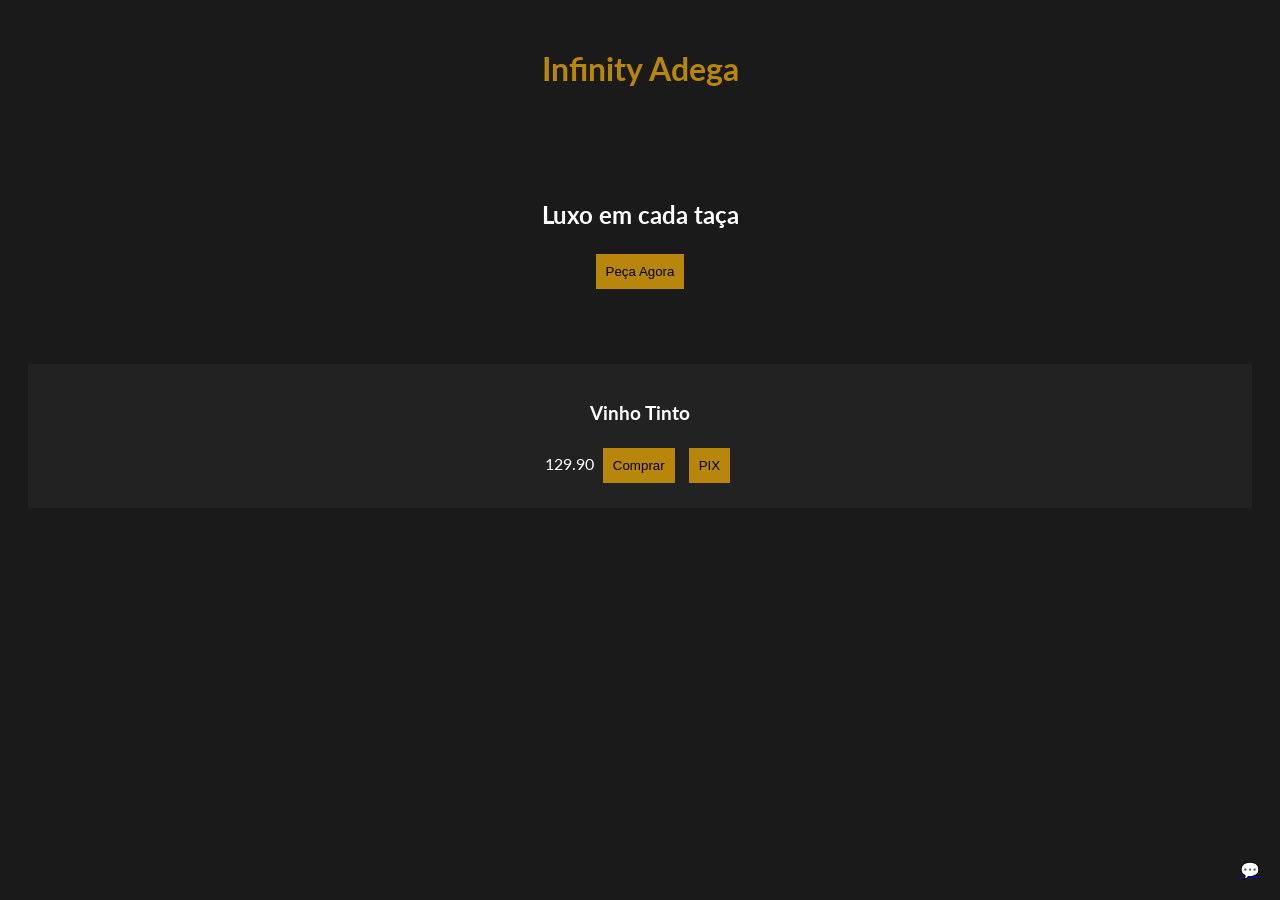
==== index.html @ 4d26bf1c "att" ====
<!DOCTYPE html>
<html lang="pt-BR">
<head>
<meta charset="UTF-8">
<meta name="viewport" content="width=device-width, initial-scale=1.0">
<title>Infinity Adega</title>

<link rel="stylesheet" href="style.css">
<link rel="manifest" href="manifest.json">

<link href="https://fonts.googleapis.com/css2?family=Montserrat:wght@700&family=Lato&display=swap" rel="stylesheet">
</head>

<body>

<a href="https://wa.me/5511964995899" class="whatsapp-btn">💬</a>

<header class="header">
  <h1>Infinity Adega</h1>
</header>

<section class="hero">
  <h2>Luxo em cada taça</h2>
  <button class="cta">Peça Agora</button>
</section>

<section class="produtos">

<div class="produto">
<h3>Vinho Tinto</h3>
<span>129.90</span>
<button onclick="comprar(this)">Comprar</button>
<button onclick="pagarPix('Vinho Tinto',129.90)">PIX</button>
</div>

</section>

<script src="app.js"></script>
</body>
</html>
---- style.css ----
body {
  font-family: Lato;
  background: #1A1A1A;
  color: #fff;
  text-align: center;
}

.header { padding:20px; color:#B8860B; }

.hero { padding:50px; }

.produto {
  background:#222;
  padding:20px;
  margin:20px;
}

button {
  background:#B8860B;
  border:none;
  padding:10px;
  margin:5px;
  cursor:pointer;
}

.whatsapp-btn {
  position:fixed;
  bottom:20px;
  right:20px;
}
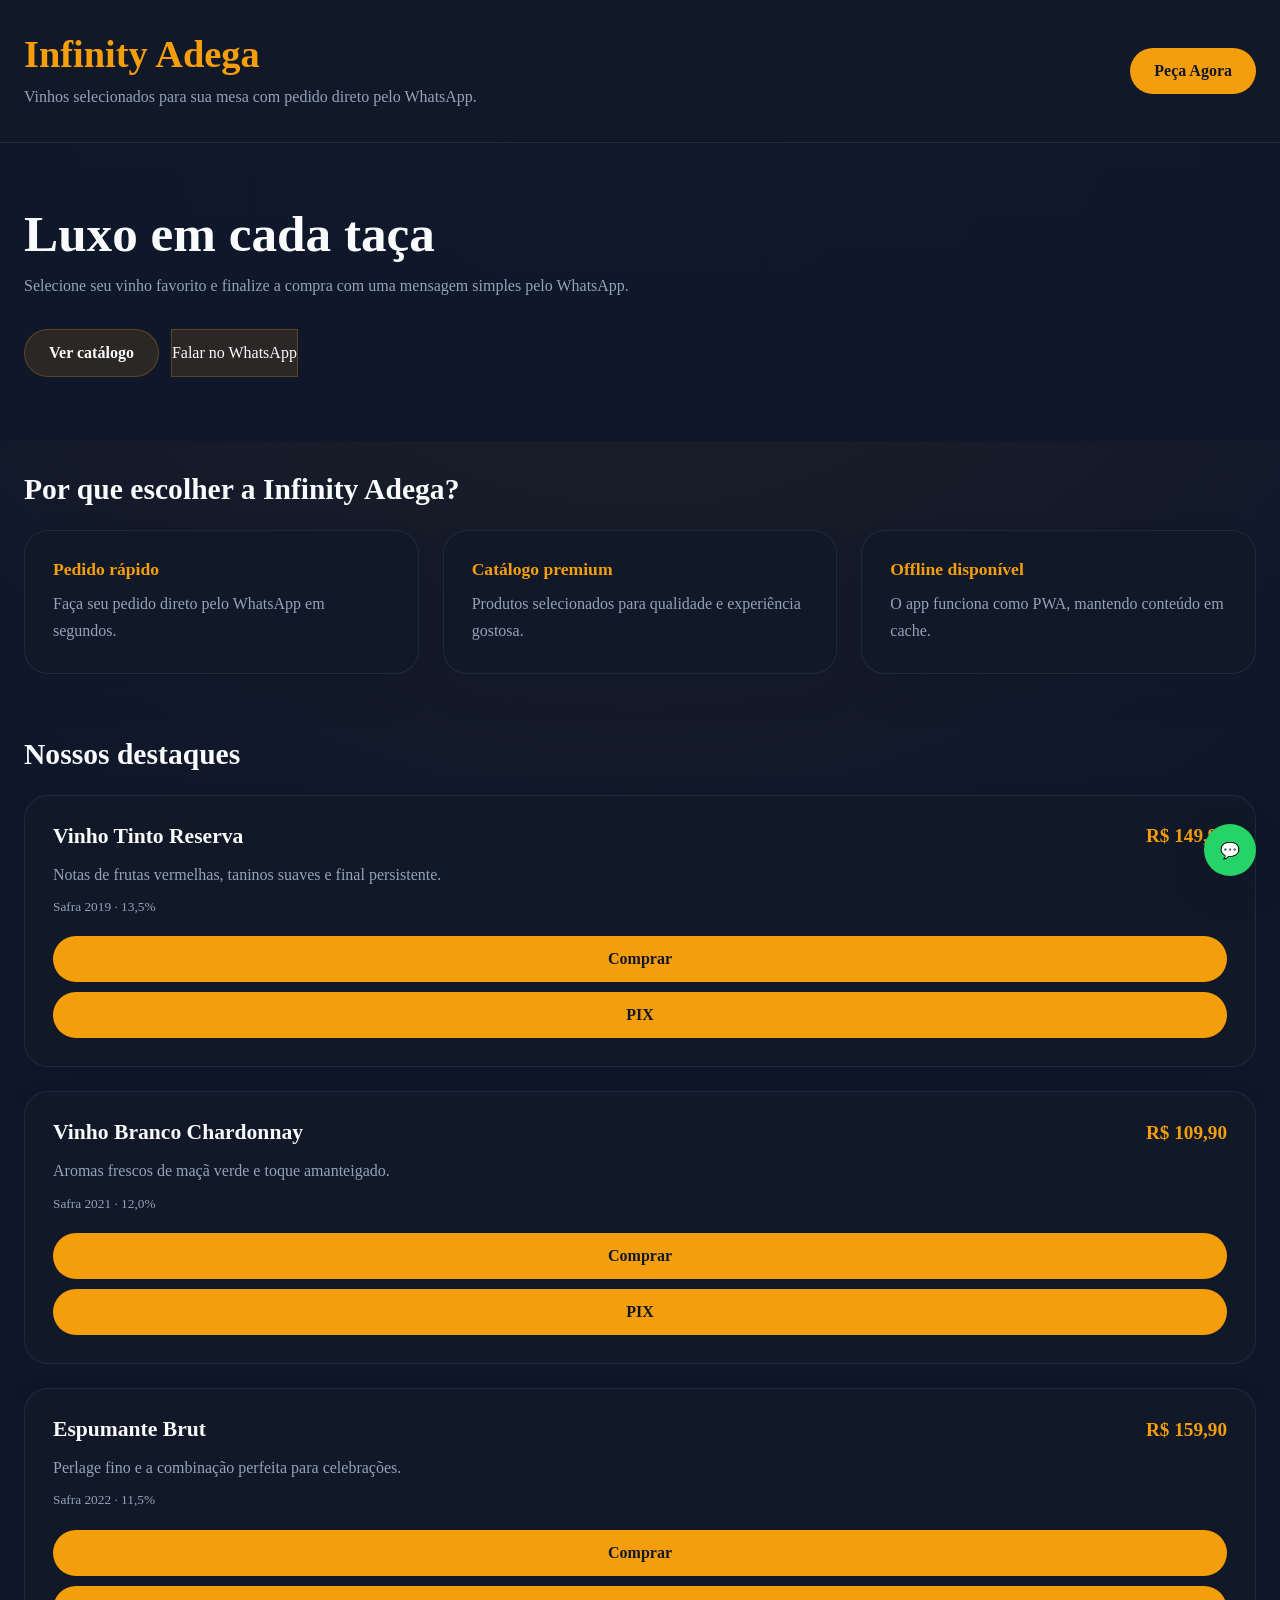
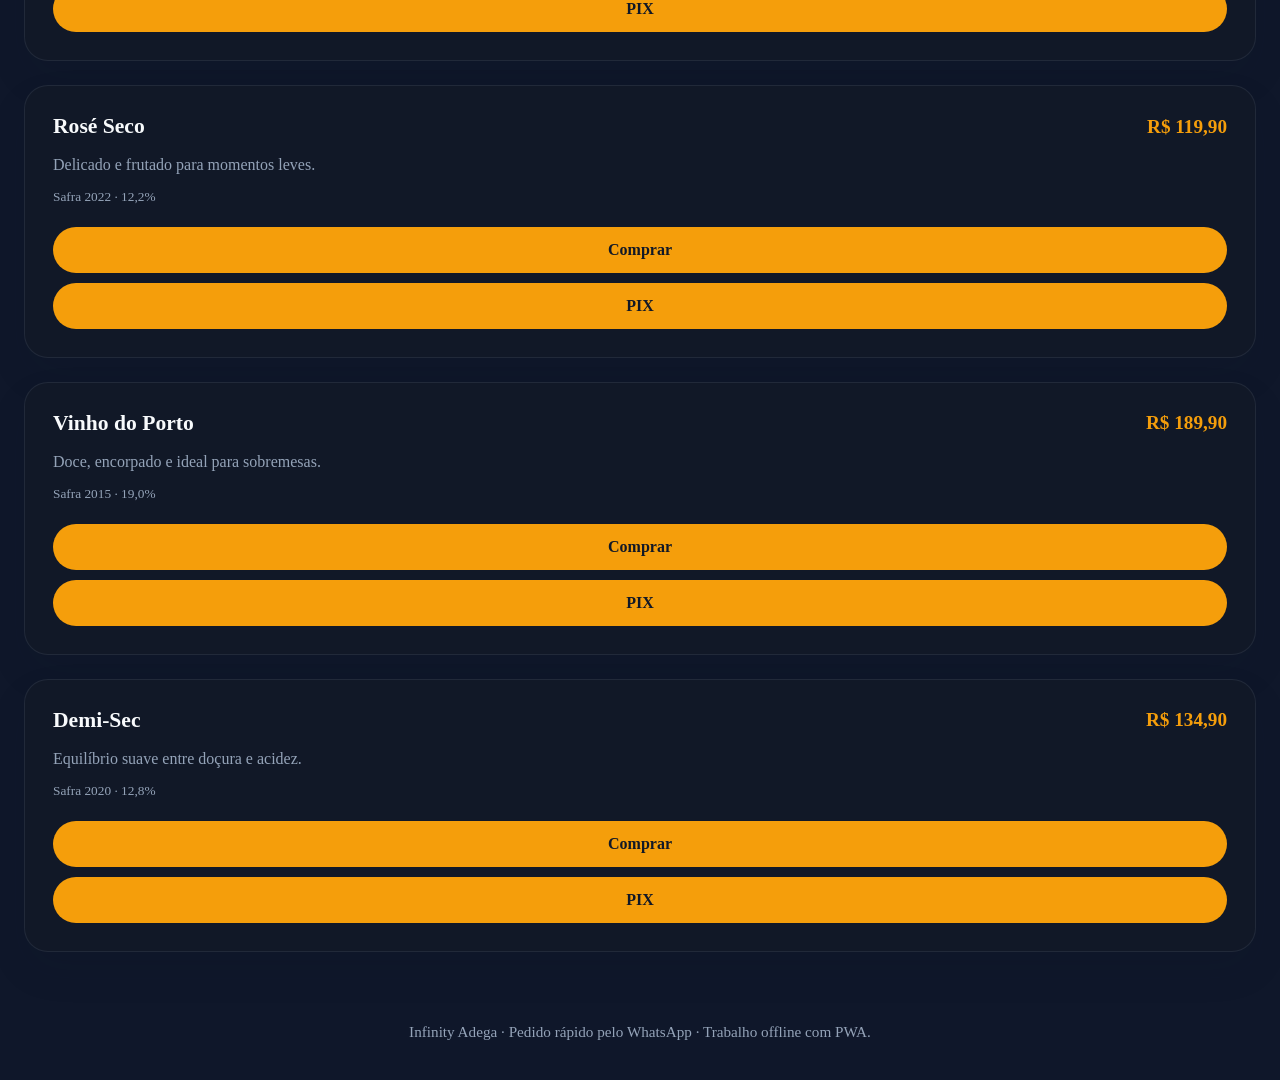
==== commit f374a43b: "att" ====
--- a/index.html
+++ b/index.html
@@ -1,40 +1,53 @@
 <!DOCTYPE html>
 <html lang="pt-BR">
 <head>
-<meta charset="UTF-8">
-<meta name="viewport" content="width=device-width, initial-scale=1.0">
-<title>Infinity Adega</title>
+  <meta charset="UTF-8">
+  <meta name="viewport" content="width=device-width, initial-scale=1.0">
+  <meta name="description" content="Infinity Adega - vinhos premium para pedir pelo WhatsApp">
+  <meta name="theme-color" content="#111827">
+  <meta name="mobile-web-app-capable" content="yes">
+  <link rel="preconnect" href="https://fonts.googleapis.com">
+  <link rel="preconnect" href="https://fonts.gstatic.com" crossorigin>
+  <link rel="apple-touch-icon" href="icons/icon-192.png">
+  <title>Infinity Adega</title>
+  <link rel="stylesheet" href="style.css">
+  <link rel="manifest" href="manifest.json">
+  <link href="https://fonts.googleapis.com/css2?family=Montserrat:wght@700&family=Lato&display=swap" rel="stylesheet">
+</head>
+<body>
+  <a href="https://wa.me/5511964995899" class="whatsapp-btn" aria-label="Abrir WhatsApp">💬</a>
+  <header class="header">
+    <div>
+      <h1>Infinity Adega</h1>
+      <p>Vinhos selecionados para sua mesa com pedido direto pelo WhatsApp.</p>
+    </div>
+    <button id="ctaBtn" class="cta">Peça Agora</button>
+  </header>
+  <main>
+    <section class="hero">
+      <h2>Luxo em cada taça</h2>
+      <p>Selecione seu vinho favorito e finalize a compra com uma mensagem simples pelo WhatsApp.</p>
+      <div class="hero-actions">
+        <button id="ctaBtnDuplicate" class="secondary">Ver catálogo</button>
+        <a class="secondary-link" href="https://wa.me/5511964995899">Falar no WhatsApp</a>
+      </div>
+    </section>
 
-<link rel="stylesheet" href="style.css">
-<link rel="manifest" href="manifest.json">
+    <section class="beneficios" aria-labelledby="beneficios-title">
+      <h2 id="beneficios-title">Por que escolher a Infinity Adega?</h2>
+      <div class="beneficios-grid"></div>
+    </section>
 
-<link href="https://fonts.googleapis.com/css2?family=Montserrat:wght@700&family=Lato&display=swap" rel="stylesheet">
-</head>
+    <section class="produtos" aria-labelledby="produtos-title">
+      <h2 id="produtos-title">Nossos destaques</h2>
+      <div class="produtos-grid"></div>
+    </section>
+  </main>
 
-<body>
+  <footer class="footer">
+    <p>Infinity Adega · Pedido rápido pelo WhatsApp · Trabalho offline com PWA.</p>
+  </footer>
 
-<a href="https://wa.me/5511964995899" class="whatsapp-btn">💬</a>
-
-<header class="header">
-  <h1>Infinity Adega</h1>
-</header>
-
-<section class="hero">
-  <h2>Luxo em cada taça</h2>
-  <button class="cta">Peça Agora</button>
-</section>
-
-<section class="produtos">
-
-<div class="produto">
-<h3>Vinho Tinto</h3>
-<span>129.90</span>
-<button onclick="comprar(this)">Comprar</button>
-<button onclick="pagarPix('Vinho Tinto',129.90)">PIX</button>
-</div>
-
-</section>
-
-<script src="app.js"></script>
+  <script src="app.js"></script>
 </body>
 </html>
--- a/style.css
+++ b/style.css
@@ -1,30 +1,274 @@
+:root {
+  color-scheme: dark;
+  --bg: #0f172a;
+  --surface: #111827;
+  --surface-strong: #0b1120;
+  --text: #f8fafc;
+  --muted: #94a3b8;
+  --primary: #f59e0b;
+  --primary-dark: #d97706;
+  --border: rgba(148, 163, 184, 0.12);
+}
+
+* {
+  box-sizing: border-box;
+}
+
+html {
+  scroll-behavior: smooth;
+}
+
 body {
-  font-family: Lato;
-  background: #1A1A1A;
+  margin: 0;
+  font-family: 'Lato', sans-serif;
+  background: radial-gradient(circle at top, rgba(245, 158, 11, 0.08), transparent 35%), var(--bg);
+  color: var(--text);
+  min-height: 100vh;
+}
+
+body, button {
+  font-family: inherit;
+}
+
+button,
+a {
+  font: inherit;
+}
+
+.header {
+  display: flex;
+  flex-wrap: wrap;
+  align-items: center;
+  justify-content: space-between;
+  gap: 16px;
+  padding: 32px 24px;
+  background: var(--surface);
+  border-bottom: 1px solid rgba(255, 255, 255, 0.08);
+}
+
+.header h1 {
+  margin: 0;
+  color: var(--primary);
+  font-size: clamp(2rem, 3vw, 3rem);
+}
+
+.header p {
+  margin: 8px 0 0;
+  max-width: 560px;
+  line-height: 1.6;
+  color: var(--muted);
+}
+
+.cta,
+.secondary {
+  border: none;
+  border-radius: 999px;
+  padding: 14px 24px;
+  font-weight: 700;
+  cursor: pointer;
+  transition: transform 0.2s ease, background 0.2s ease;
+}
+
+.cta {
+  background: var(--primary);
+  color: #111827;
+}
+
+.secondary,
+.secondary-link {
+  background: rgba(245, 158, 11, 0.12);
+  color: var(--text);
+  border: 1px solid rgba(245, 158, 11, 0.25);
+}
+
+.secondary:hover,
+.secondary-link:hover,
+.cta:hover {
+  transform: translateY(-2px);
+}
+
+.cta:hover {
+  background: var(--primary-dark);
+}
+
+.secondary:hover,
+.secondary-link:hover {
+  background: rgba(245, 158, 11, 0.16);
+}
+
+.hero {
+  padding: 64px 24px;
+  text-align: left;
+  background: linear-gradient(180deg, rgba(15, 23, 42, 0.96), rgba(15, 23, 42, 1));
+}
+
+.hero h2 {
+  margin: 0 0 12px;
+  font-size: clamp(2.25rem, 4vw, 4rem);
+  line-height: 1.05;
+}
+
+.hero p {
+  margin: 0;
+  max-width: 680px;
+  line-height: 1.8;
+  color: var(--muted);
+}
+
+.hero-actions {
+  margin-top: 28px;
+  display: flex;
+  flex-wrap: wrap;
+  gap: 12px;
+}
+
+.secondary-link {
+  display: inline-flex;
+  align-items: center;
+  justify-content: center;
+  text-decoration: none;
+}
+
+.beneficios,
+.produtos {
+  padding: 32px 24px;
+}
+
+.beneficios h2,
+.produtos h2 {
+  margin: 0 0 24px;
+  font-size: 1.85rem;
+}
+
+.beneficios-grid,
+.produtos-grid {
+  display: grid;
+  gap: 24px;
+}
+
+.beneficios-grid {
+  grid-template-columns: repeat(auto-fit, minmax(220px, 1fr));
+}
+
+.beneficio,
+.produto {
+  background: var(--surface);
+  border: 1px solid var(--border);
+  border-radius: 24px;
+  padding: 28px;
+  box-shadow: 0 18px 40px rgba(15, 23, 42, 0.08);
+}
+
+.beneficio strong {
+  display: block;
+  margin-bottom: 10px;
+  font-size: 1.1rem;
+  color: var(--primary);
+}
+
+.beneficio p,
+.produto p,
+.produto small {
+  margin: 0;
+  color: var(--muted);
+  line-height: 1.7;
+}
+
+.produto-topo {
+  display: flex;
+  justify-content: space-between;
+  gap: 20px;
+  align-items: center;
+}
+
+.produto-topo h3 {
+  margin: 0;
+  font-size: 1.35rem;
+}
+
+.produto-topo span {
+  font-size: 1.2rem;
+  font-weight: 700;
+  color: var(--primary);
+}
+
+.produto p {
+  margin-top: 12px;
+}
+
+.produto small {
+  display: block;
+  margin-top: 8px;
+}
+
+.acoes {
+  display: grid;
+  gap: 10px;
+  margin-top: 18px;
+}
+
+button {
+  background: var(--primary);
+  color: #111827;
+  border: none;
+  border-radius: 999px;
+  padding: 14px;
+  font-weight: 700;
+  cursor: pointer;
+  transition: background 0.2s ease, transform 0.2s ease;
+}
+
+button:hover {
+  background: var(--primary-dark);
+  transform: translateY(-1px);
+}
+
+.whatsapp-btn {
+  position: fixed;
+  bottom: 24px;
+  right: 24px;
+  width: 52px;
+  height: 52px;
+  display: inline-flex;
+  align-items: center;
+  justify-content: center;
+  background: #25d366;
   color: #fff;
+  border-radius: 50%;
+  text-decoration: none;
+  box-shadow: 0 12px 32px rgba(15, 23, 42, 0.35);
+  z-index: 10;
+}
+
+.footer {
+  padding: 24px;
   text-align: center;
-}
-
-.header { padding:20px; color:#B8860B; }
-
-.hero { padding:50px; }
-
-.produto {
-  background:#222;
-  padding:20px;
-  margin:20px;
-}
-
-button {
-  background:#B8860B;
-  border:none;
-  padding:10px;
-  margin:5px;
-  cursor:pointer;
-}
-
-.whatsapp-btn {
-  position:fixed;
-  bottom:20px;
-  right:20px;
-}+  color: var(--muted);
+  font-size: 0.95rem;
+}
+
+@media (max-width: 800px) {
+  .hero,
+  .beneficios,
+  .produtos {
+    padding-left: 16px;
+    padding-right: 16px;
+  }
+}
+
+@media (max-width: 640px) {
+  .header {
+    flex-direction: column;
+    align-items: flex-start;
+  }
+
+  .hero {
+    padding: 48px 16px;
+  }
+
+  .produtos,
+  .beneficios {
+    padding: 24px 16px;
+  }
+}
+
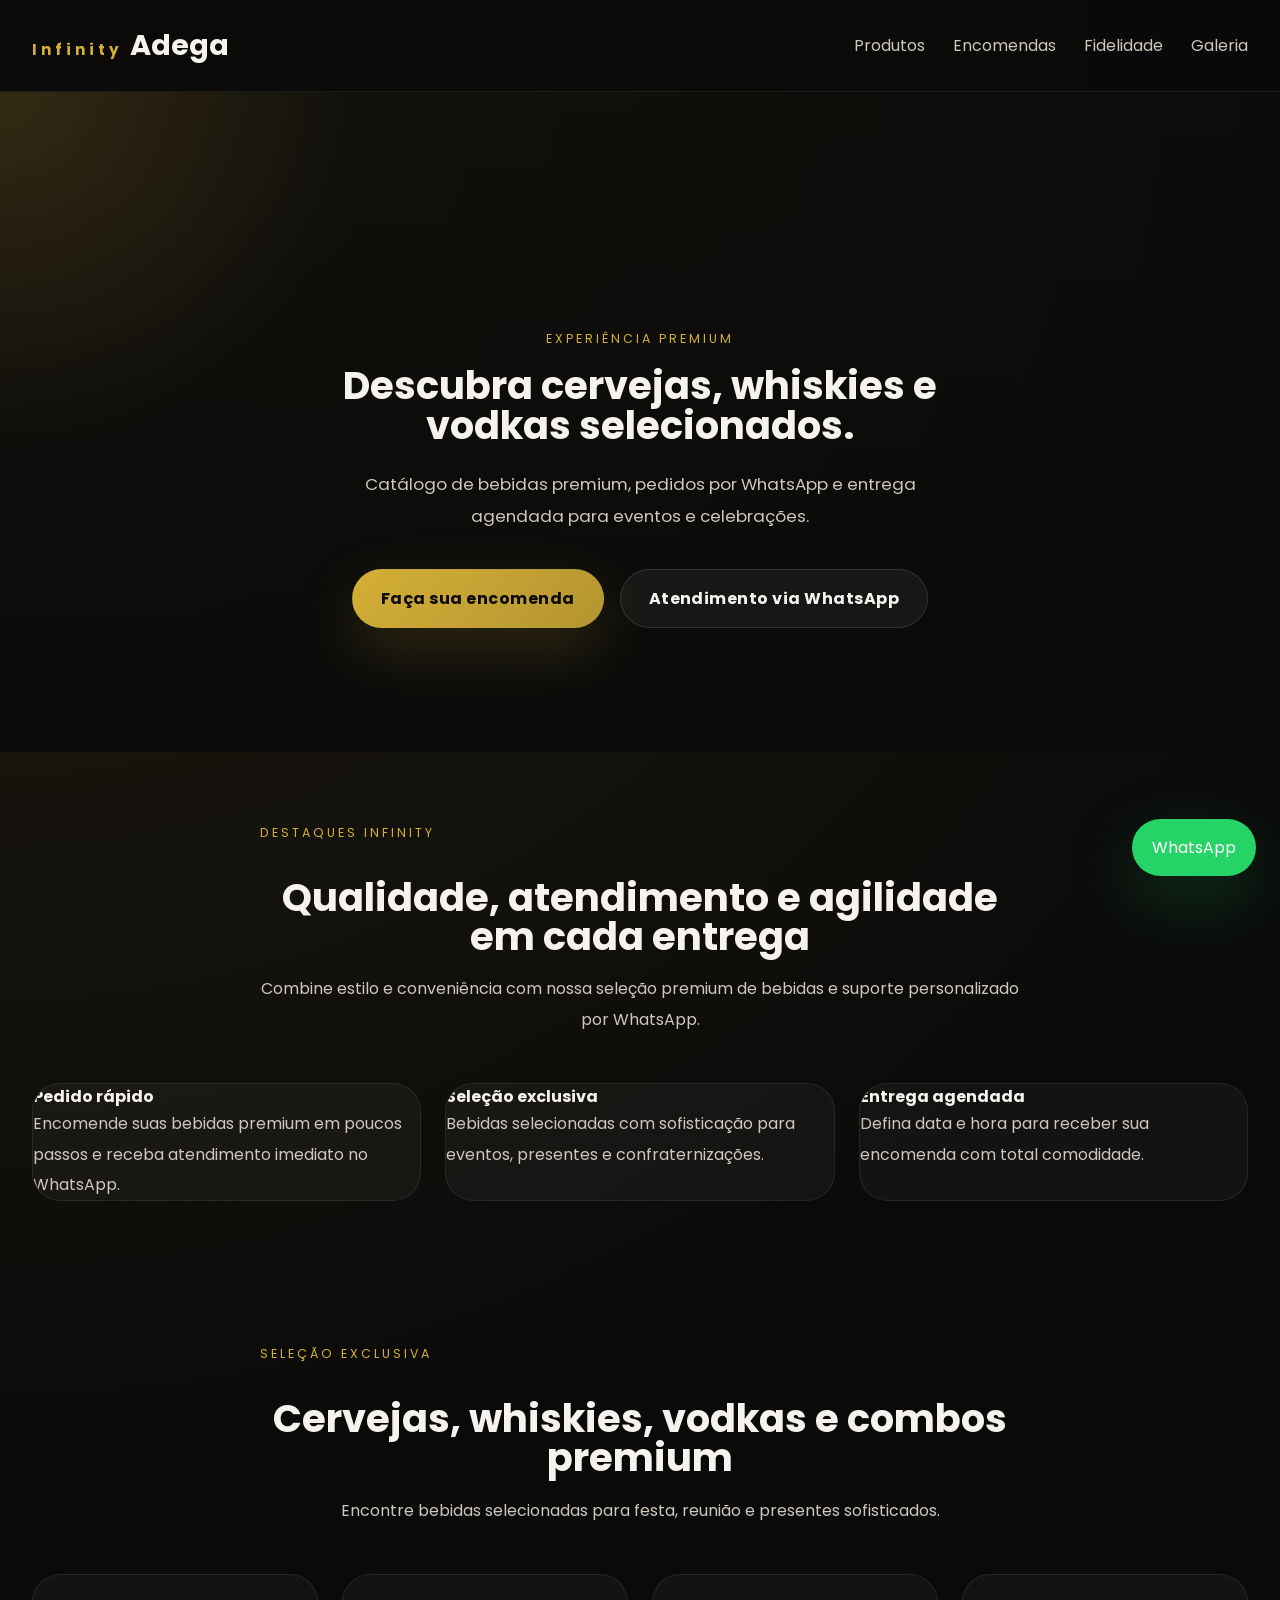
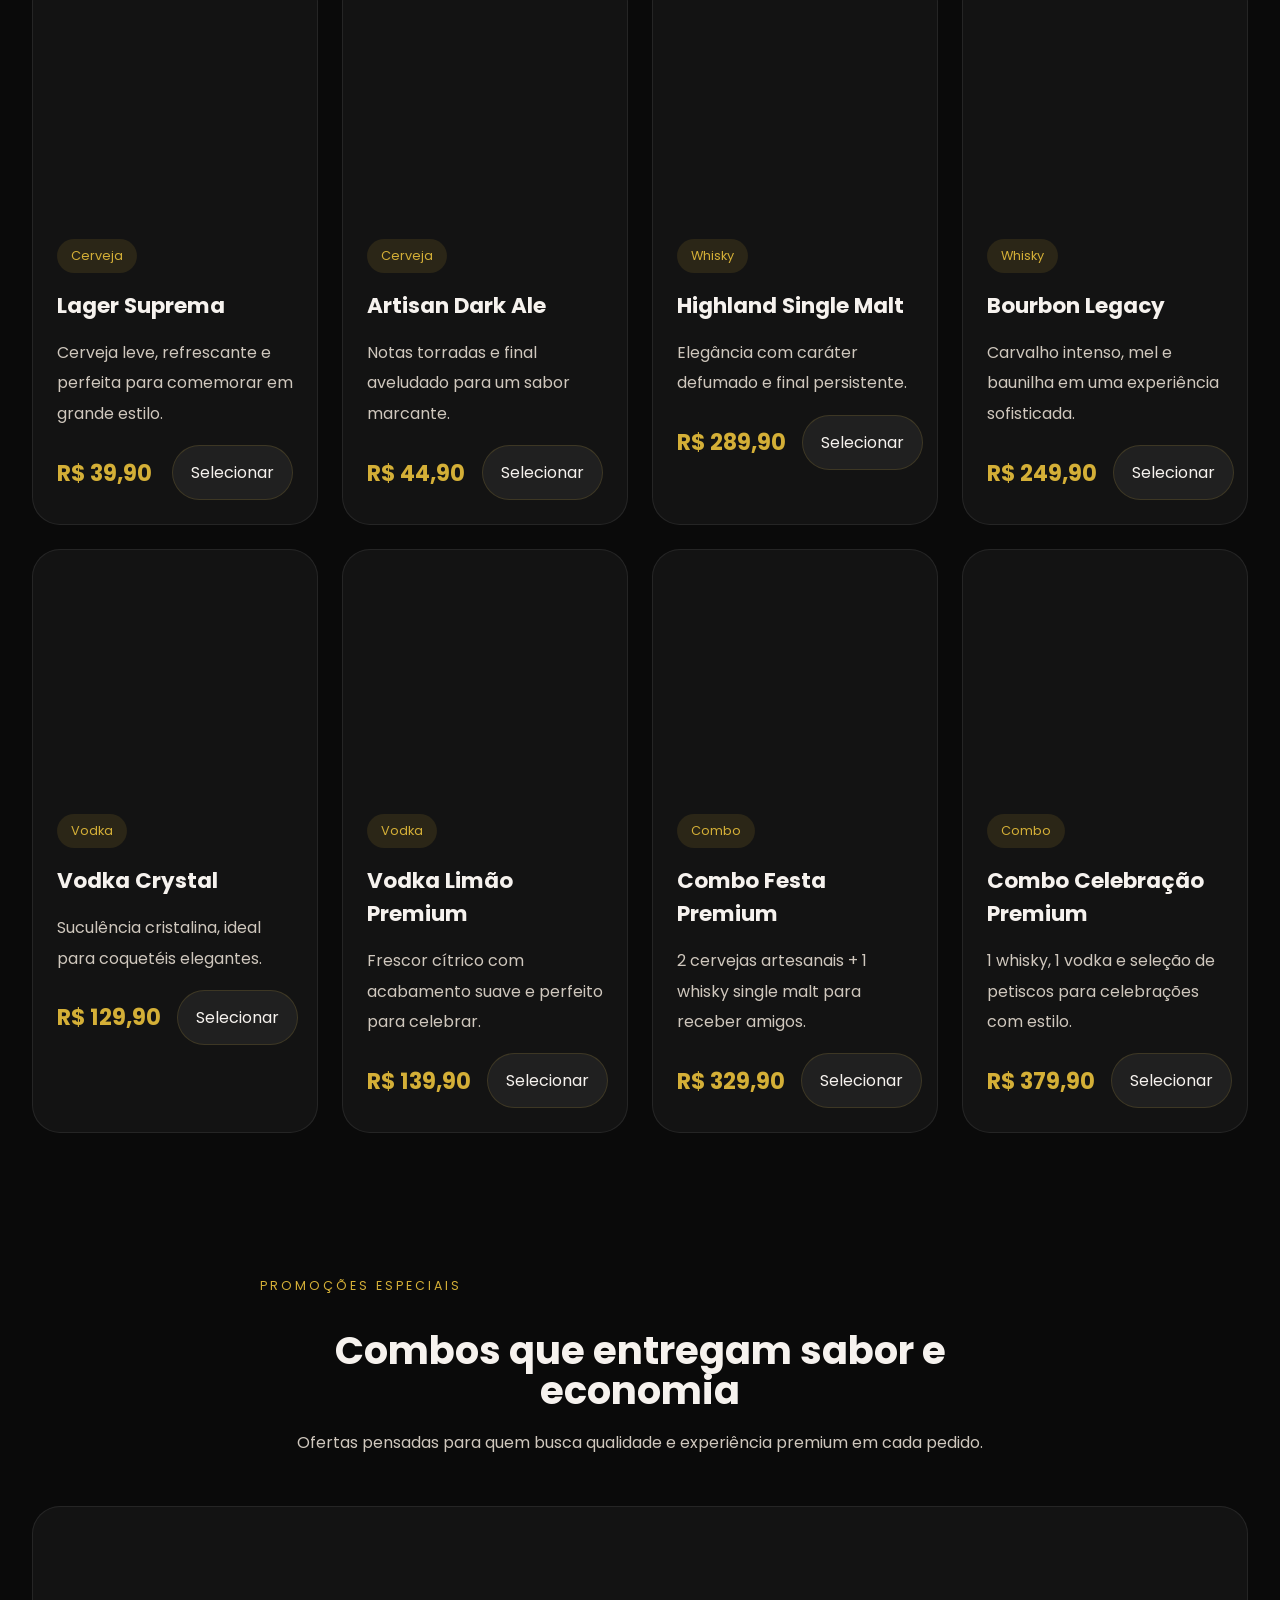
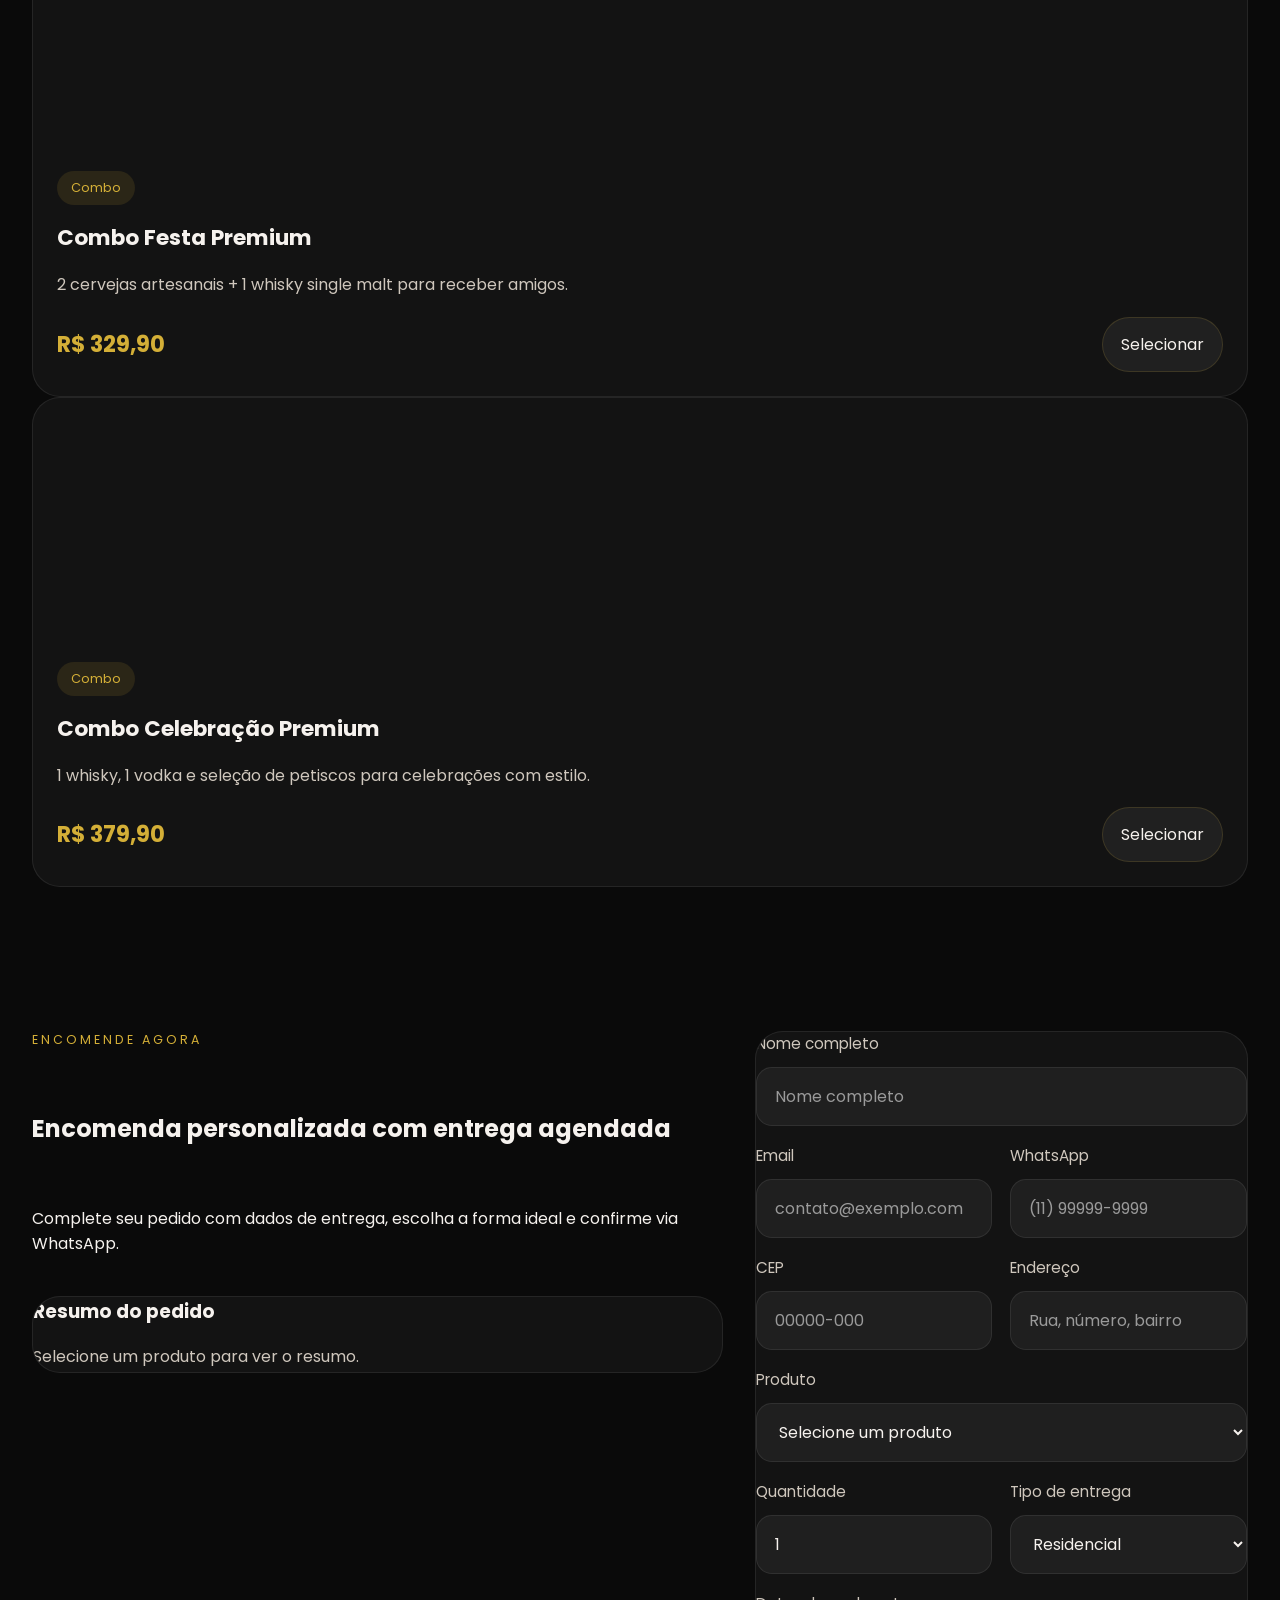
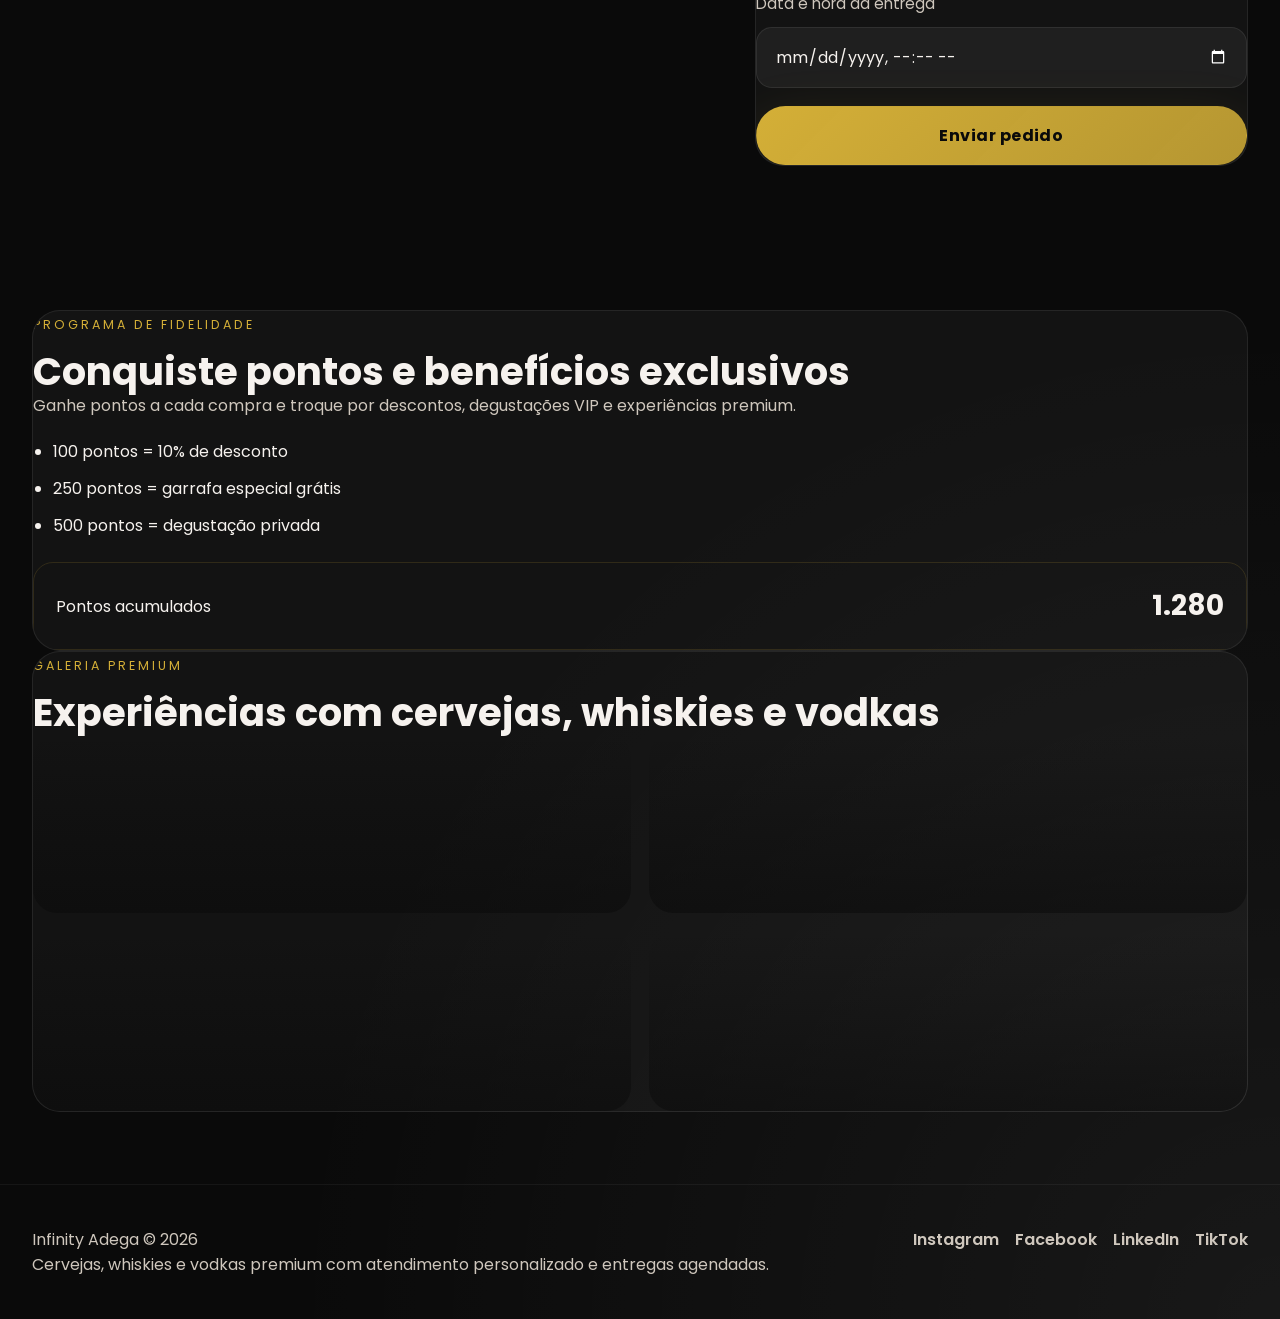
==== commit 7ffeef14: "att" ====
--- a/index.html
+++ b/index.html
@@ -3,51 +3,200 @@
 <head>
   <meta charset="UTF-8">
   <meta name="viewport" content="width=device-width, initial-scale=1.0">
-  <meta name="description" content="Infinity Adega - vinhos premium para pedir pelo WhatsApp">
-  <meta name="theme-color" content="#111827">
+  <meta name="description" content="Infinity Adega - experiência premium de cervejas, whiskies e vodkas, pedidos por WhatsApp e agendamento de entregas.">
+  <meta name="theme-color" content="#0a0a0a">
   <meta name="mobile-web-app-capable" content="yes">
   <link rel="preconnect" href="https://fonts.googleapis.com">
   <link rel="preconnect" href="https://fonts.gstatic.com" crossorigin>
   <link rel="apple-touch-icon" href="icons/icon-192.png">
   <title>Infinity Adega</title>
+  <link href="https://fonts.googleapis.com/css2?family=Lato:wght@400;700&family=Poppins:wght@400;600;700&display=swap" rel="stylesheet">
   <link rel="stylesheet" href="style.css">
   <link rel="manifest" href="manifest.json">
-  <link href="https://fonts.googleapis.com/css2?family=Montserrat:wght@700&family=Lato&display=swap" rel="stylesheet">
 </head>
 <body>
-  <a href="https://wa.me/5511964995899" class="whatsapp-btn" aria-label="Abrir WhatsApp">💬</a>
-  <header class="header">
-    <div>
-      <h1>Infinity Adega</h1>
-      <p>Vinhos selecionados para sua mesa com pedido direto pelo WhatsApp.</p>
+  <div class="page-shell">
+    <header class="site-header">
+      <div class="brand">
+        <span class="brand-mark">Infinity</span>
+        <span class="brand-name">Adega</span>
+      </div>
+      <button class="nav-toggle" aria-label="Abrir menu">
+        <span></span><span></span><span></span>
+      </button>
+      <nav class="site-nav" aria-label="Navegação principal">
+        <a href="#produtos">Produtos</a>
+        <a href="#encomenda">Encomendas</a>
+        <a href="#fidelidade">Fidelidade</a>
+        <a href="#galeria">Galeria</a>
+      </nav>
+    </header>
+
+    <main>
+      <section class="hero" id="hero-section">
+        <div class="hero-overlay"></div>
+        <div class="hero-copy">
+          <span class="eyebrow">Experiência Premium</span>
+          <h1>Descubra cervejas, whiskies e vodkas selecionados.</h1>
+          <p>Catálogo de bebidas premium, pedidos por WhatsApp e entrega agendada para eventos e celebrações.</p>
+          <div class="hero-actions">
+            <a href="#encomenda" class="button button-primary">Faça sua encomenda</a>
+            <a href="https://wa.me/5511964995899" class="button button-secondary">Atendimento via WhatsApp</a>
+          </div>
+        </div>
+      </section>
+
+      <section class="section-benefits">
+        <div class="section-header">
+          <span class="eyebrow">Destaques Infinity</span>
+          <h2>Qualidade, atendimento e agilidade em cada entrega</h2>
+          <p>Combine estilo e conveniência com nossa seleção premium de bebidas e suporte personalizado por WhatsApp.</p>
+        </div>
+        <div class="beneficios-grid"></div>
+      </section>
+
+      <section class="section-intro" id="produtos">
+        <div class="section-header">
+          <span class="eyebrow">Seleção exclusiva</span>
+          <h2>Cervejas, whiskies, vodkas e combos premium</h2>
+          <p>Encontre bebidas selecionadas para festa, reunião e presentes sofisticados.</p>
+        </div>
+        <div class="produtos-grid"></div>
+      </section>
+
+      <section class="section-promocoes" id="promocoes">
+        <div class="section-header">
+          <span class="eyebrow">Promoções especiais</span>
+          <h2>Combos que entregam sabor e economia</h2>
+          <p>Ofertas pensadas para quem busca qualidade e experiência premium em cada pedido.</p>
+        </div>
+        <div class="promocoes-grid"></div>
+      </section>
+
+      <section class="section-split" id="encomenda">
+        <div class="split-copy">
+          <span class="eyebrow">Encomende agora</span>
+          <h2>Encomenda personalizada com entrega agendada</h2>
+          <p>Complete seu pedido com dados de entrega, escolha a forma ideal e confirme via WhatsApp.</p>
+          <div class="order-summary card" id="order-summary">
+            <h3>Resumo do pedido</h3>
+            <p class="summary-empty">Selecione um produto para ver o resumo.</p>
+            <div class="summary-details hidden">
+              <p><strong>Produto:</strong> <span id="summary-product"></span></p>
+              <p><strong>Quantidade:</strong> <span id="summary-quantity"></span></p>
+              <p><strong>Preço unitário:</strong> <span id="summary-price"></span></p>
+              <p><strong>Total:</strong> <span id="summary-total"></span></p>
+            </div>
+          </div>
+        </div>
+
+        <form class="order-form card" id="order-form" novalidate>
+          <div class="form-group">
+            <label for="clienteNome">Nome completo</label>
+            <input id="clienteNome" name="clienteNome" type="text" placeholder="Nome completo" required>
+          </div>
+          <div class="form-row">
+            <div class="form-group">
+              <label for="clienteEmail">Email</label>
+              <input id="clienteEmail" name="clienteEmail" type="email" placeholder="contato@exemplo.com" required>
+            </div>
+            <div class="form-group">
+              <label for="clienteWhatsApp">WhatsApp</label>
+              <input id="clienteWhatsApp" name="clienteWhatsApp" type="tel" placeholder="(11) 99999-9999" required>
+            </div>
+          </div>
+          <div class="form-row">
+            <div class="form-group">
+              <label for="clienteCep">CEP</label>
+              <input id="clienteCep" name="clienteCep" type="text" placeholder="00000-000" required>
+            </div>
+            <div class="form-group">
+              <label for="clienteEndereco">Endereço</label>
+              <input id="clienteEndereco" name="clienteEndereco" type="text" placeholder="Rua, número, bairro" required>
+            </div>
+          </div>
+          <div class="form-group">
+            <label for="produtoSelect">Produto</label>
+            <select id="produtoSelect" name="produtoSelect" required>
+              <option value="">Selecione um produto</option>
+            </select>
+          </div>
+          <div class="form-row">
+            <div class="form-group">
+              <label for="quantidade">Quantidade</label>
+              <input id="quantidade" name="quantidade" type="number" min="1" value="1" required>
+            </div>
+            <div class="form-group">
+              <label for="tipoEntrega">Tipo de entrega</label>
+              <select id="tipoEntrega" name="tipoEntrega" required>
+                <option value="Residencial">Residencial</option>
+                <option value="Comercial">Comercial</option>
+                <option value="Retirada">Retirada na loja</option>
+              </select>
+            </div>
+          </div>
+          <div class="form-group">
+            <label for="dataEntrega">Data e hora da entrega</label>
+            <input id="dataEntrega" name="dataEntrega" type="datetime-local" required>
+          </div>
+          <button type="submit" class="button button-primary">Enviar pedido</button>
+        </form>
+      </section>
+
+      <section class="section-fidelidade" id="fidelidade">
+        <div class="card loyalty-card">
+          <span class="eyebrow">Programa de fidelidade</span>
+          <h2>Conquiste pontos e benefícios exclusivos</h2>
+          <p>Ganhe pontos a cada compra e troque por descontos, degustações VIP e experiências premium.</p>
+          <ul>
+            <li>100 pontos = 10% de desconto</li>
+            <li>250 pontos = garrafa especial grátis</li>
+            <li>500 pontos = degustação privada</li>
+          </ul>
+          <div class="loyalty-footer">
+            <span>Pontos acumulados</span>
+            <strong>1.280</strong>
+          </div>
+        </div>
+        <div class="card gallery-preview" id="galeria">
+          <span class="eyebrow">Galeria premium</span>
+          <h2>Experiências com cervejas, whiskies e vodkas</h2>
+          <div class="gallery-grid"></div>
+        </div>
+      </section>
+    </main>
+
+    <footer class="site-footer">
+      <div>
+        <p>Infinity Adega © 2026</p>
+        <p>Cervejas, whiskies e vodkas premium com atendimento personalizado e entregas agendadas.</p>
+      </div>
+      <div class="social-links">
+        <a href="#" aria-label="Instagram">Instagram</a>
+        <a href="#" aria-label="Facebook">Facebook</a>
+        <a href="#" aria-label="LinkedIn">LinkedIn</a>
+        <a href="#" aria-label="TikTok">TikTok</a>
+      </div>
+    </footer>
+
+    <button class="whatsapp-float" id="whatsappFloat" aria-label="Abrir WhatsApp">
+      <span>WhatsApp</span>
+    </button>
+  </div>
+
+  <div class="modal-overlay hidden" id="modalOverlay">
+    <div class="modal card">
+      <button class="modal-close" id="modalClose" aria-label="Fechar modal">×</button>
+      <h3>Pedido pronto</h3>
+      <p id="modalMessage"></p>
+      <div class="modal-actions">
+        <a id="modalWhatsappLink" class="button button-primary" target="_blank" rel="noreferrer">Abrir WhatsApp</a>
+        <a id="modalCalendarLink" class="button button-secondary" target="_blank" rel="noreferrer">Adicionar ao Google Calendar</a>
+      </div>
     </div>
-    <button id="ctaBtn" class="cta">Peça Agora</button>
-  </header>
-  <main>
-    <section class="hero">
-      <h2>Luxo em cada taça</h2>
-      <p>Selecione seu vinho favorito e finalize a compra com uma mensagem simples pelo WhatsApp.</p>
-      <div class="hero-actions">
-        <button id="ctaBtnDuplicate" class="secondary">Ver catálogo</button>
-        <a class="secondary-link" href="https://wa.me/5511964995899">Falar no WhatsApp</a>
-      </div>
-    </section>
-
-    <section class="beneficios" aria-labelledby="beneficios-title">
-      <h2 id="beneficios-title">Por que escolher a Infinity Adega?</h2>
-      <div class="beneficios-grid"></div>
-    </section>
-
-    <section class="produtos" aria-labelledby="produtos-title">
-      <h2 id="produtos-title">Nossos destaques</h2>
-      <div class="produtos-grid"></div>
-    </section>
-  </main>
-
-  <footer class="footer">
-    <p>Infinity Adega · Pedido rápido pelo WhatsApp · Trabalho offline com PWA.</p>
-  </footer>
-
-  <script src="app.js"></script>
+  </div>
+
+  <script src="produtos.js"></script>
+  <script src="script.js"></script>
 </body>
 </html>
--- a/style.css
+++ b/style.css
@@ -1,13 +1,14 @@
 :root {
   color-scheme: dark;
-  --bg: #0f172a;
-  --surface: #111827;
-  --surface-strong: #0b1120;
-  --text: #f8fafc;
-  --muted: #94a3b8;
-  --primary: #f59e0b;
-  --primary-dark: #d97706;
-  --border: rgba(148, 163, 184, 0.12);
+  --bg: #0a0a0a;
+  --surface: rgba(255, 255, 255, 0.05);
+  --surface-strong: rgba(255, 255, 255, 0.08);
+  --text: #f6f2ee;
+  --muted: #cfc7bd;
+  --primary: #d4af37;
+  --primary-dark: #a88124;
+  --border: rgba(212, 175, 55, 0.18);
+  --shadow: 0 30px 80px rgba(0, 0, 0, 0.32);
 }
 
 * {
@@ -20,255 +21,607 @@
 
 body {
   margin: 0;
-  font-family: 'Lato', sans-serif;
-  background: radial-gradient(circle at top, rgba(245, 158, 11, 0.08), transparent 35%), var(--bg);
+  font-family: 'Poppins', 'Lato', sans-serif;
   color: var(--text);
+  background: radial-gradient(circle at top left, rgba(212, 175, 55, 0.12), transparent 24%),
+    radial-gradient(circle at bottom right, rgba(255, 255, 255, 0.06), transparent 16%),
+    var(--bg);
+}
+
+button,
+a,
+input,
+select {
+  font: inherit;
+}
+
+img {
+  max-width: 100%;
+  display: block;
+}
+
+.page-shell {
   min-height: 100vh;
 }
 
-body, button {
-  font-family: inherit;
-}
-
-button,
-a {
-  font: inherit;
-}
-
-.header {
+.site-header {
+  position: sticky;
+  top: 0;
+  z-index: 20;
+  display: flex;
+  align-items: center;
+  justify-content: space-between;
+  gap: 20px;
+  padding: 24px 32px;
+  background: rgba(10, 10, 10, 0.94);
+  border-bottom: 1px solid rgba(255, 255, 255, 0.08);
+  backdrop-filter: blur(14px);
+}
+
+.brand {
+  display: flex;
+  align-items: baseline;
+  gap: 8px;
+}
+
+.brand-mark {
+  font-size: 0.95rem;
+  font-weight: 700;
+  letter-spacing: 0.24em;
+  color: var(--primary);
+}
+
+.brand-name {
+  font-size: 1.8rem;
+  font-weight: 700;
+}
+
+.nav-toggle {
+  display: none;
+  width: 44px;
+  height: 44px;
+  border: 1px solid rgba(255, 255, 255, 0.12);
+  border-radius: 16px;
+  background: transparent;
+  color: var(--text);
+  cursor: pointer;
+  align-items: center;
+  justify-content: center;
+}
+
+.nav-toggle span {
+  display: block;
+  width: 18px;
+  height: 2px;
+  background: var(--text);
+  margin: 4px 0;
+}
+
+.site-nav {
+  display: flex;
+  align-items: center;
+  gap: 28px;
+}
+
+.site-nav a {
+  color: var(--muted);
+  text-decoration: none;
+  transition: color 0.2s ease;
+}
+
+.site-nav a:hover {
+  color: var(--primary);
+}
+
+.hero {
+  position: relative;
+  padding: 100px 24px 80px;
+  min-height: 660px;
+  display: grid;
+  place-items: center;
+  background-image: linear-gradient(180deg, rgba(10, 10, 10, 0.62), rgba(10, 10, 10, 0.95)),
+    url('https://images.unsplash.com/photo-1510626176961-4b127d3d5f7c?auto=format&fit=crop&w=1600&q=80');
+  background-size: cover;
+  background-position: center;
+}
+
+.hero::before {
+  content: '';
+  position: absolute;
+  inset: 0;
+  background: radial-gradient(circle at top left, rgba(212, 175, 55, 0.16), transparent 25%);
+}
+
+.hero-copy {
+  position: relative;
+  max-width: 700px;
+  z-index: 1;
+  text-align: center;
+}
+
+.eyebrow {
+  display: inline-flex;
+  align-items: center;
+  gap: 10px;
+  text-transform: uppercase;
+  letter-spacing: 0.24em;
+  color: var(--primary);
+  font-size: 0.78rem;
+  margin-bottom: 18px;
+}
+
+.hero h1,
+.section-header h2,
+.loyalty-card h2,
+.gallery-preview h2 {
+  margin: 0;
+  font-size: clamp(2rem, 3vw, 3.6rem);
+  line-height: 1.02;
+}
+
+.hero p {
+  margin: 24px auto 0;
+  max-width: 580px;
+  color: var(--muted);
+  font-size: 1.05rem;
+  line-height: 1.9;
+}
+
+.hero-actions {
+  margin-top: 36px;
   display: flex;
   flex-wrap: wrap;
+  gap: 16px;
+  justify-content: center;
+}
+
+.button {
+  display: inline-flex;
+  align-items: center;
+  justify-content: center;
+  padding: 16px 28px;
+  border-radius: 999px;
+  border: 1px solid transparent;
+  text-decoration: none;
+  font-weight: 700;
+  letter-spacing: 0.03em;
+  transition: transform 0.2s ease, background 0.2s ease, box-shadow 0.2s ease;
+}
+
+.button-primary {
+  background: linear-gradient(135deg, rgba(212, 175, 55, 1), rgba(212, 175, 55, 0.84));
+  color: #0a0a0a;
+  box-shadow: 0 22px 60px rgba(212, 175, 55, 0.18);
+}
+
+.button-secondary {
+  background: rgba(255, 255, 255, 0.05);
+  color: var(--text);
+  border-color: rgba(255, 255, 255, 0.12);
+}
+
+.button:hover {
+  transform: translateY(-3px);
+}
+
+.button-secondary:hover {
+  background: rgba(255, 255, 255, 0.1);
+}
+
+.section-intro,
+.section-benefits,
+.section-promocoes,
+.section-split,
+.section-fidelidade {
+  padding: 72px 32px;
+}
+
+.section-header {
+  display: grid;
+  gap: 18px;
+  max-width: 760px;
+  margin: 0 auto 48px;
+  text-align: center;
+}
+
+.section-header p {
+  margin: 0;
+  color: var(--muted);
+  font-size: 1rem;
+  line-height: 1.9;
+}
+
+.produtos-grid,
+.beneficios-grid,
+.gallery-grid {
+  display: grid;
+  gap: 24px;
+}
+
+.produtos-grid {
+  grid-template-columns: repeat(auto-fit, minmax(280px, 1fr));
+}
+
+.beneficios-grid {
+  grid-template-columns: repeat(auto-fit, minmax(220px, 1fr));
+}
+
+.product-card,
+.beneficio,
+.card {
+  background: rgba(255, 255, 255, 0.04);
+  border: 1px solid rgba(255, 255, 255, 0.08);
+  border-radius: 28px;
+  overflow: hidden;
+  transition: transform 0.25s ease, border-color 0.25s ease, box-shadow 0.25s ease;
+}
+
+.product-card:hover,
+.card:hover {
+  transform: translateY(-6px);
+  border-color: rgba(212, 175, 55, 0.35);
+  box-shadow: var(--shadow);
+}
+
+.product-image {
+  min-height: 240px;
+  background-size: cover;
+  background-position: center;
+}
+
+.product-content {
+  padding: 24px;
+  display: grid;
+  gap: 16px;
+}
+
+.product-tag {
+  display: inline-flex;
+  padding: 8px 14px;
+  border-radius: 999px;
+  background: rgba(212, 175, 55, 0.12);
+  color: var(--primary);
+  font-size: 0.8rem;
+  width: fit-content;
+}
+
+.product-card h3 {
+  margin: 0;
+  font-size: 1.35rem;
+}
+
+.product-card p,
+.card p,
+.loyalty-card p,
+.gallery-preview p {
+  margin: 0;
+  color: var(--muted);
+  line-height: 1.9;
+}
+
+.product-price {
+  display: flex;
   align-items: center;
   justify-content: space-between;
   gap: 16px;
-  padding: 32px 24px;
-  background: var(--surface);
-  border-bottom: 1px solid rgba(255, 255, 255, 0.08);
-}
-
-.header h1 {
-  margin: 0;
-  color: var(--primary);
-  font-size: clamp(2rem, 3vw, 3rem);
-}
-
-.header p {
-  margin: 8px 0 0;
-  max-width: 560px;
-  line-height: 1.6;
-  color: var(--muted);
-}
-
-.cta,
-.secondary {
-  border: none;
-  border-radius: 999px;
-  padding: 14px 24px;
-  font-weight: 700;
-  cursor: pointer;
-  transition: transform 0.2s ease, background 0.2s ease;
-}
-
-.cta {
-  background: var(--primary);
-  color: #111827;
-}
-
-.secondary,
-.secondary-link {
-  background: rgba(245, 158, 11, 0.12);
-  color: var(--text);
-  border: 1px solid rgba(245, 158, 11, 0.25);
-}
-
-.secondary:hover,
-.secondary-link:hover,
-.cta:hover {
-  transform: translateY(-2px);
-}
-
-.cta:hover {
-  background: var(--primary-dark);
-}
-
-.secondary:hover,
-.secondary-link:hover {
-  background: rgba(245, 158, 11, 0.16);
-}
-
-.hero {
-  padding: 64px 24px;
-  text-align: left;
-  background: linear-gradient(180deg, rgba(15, 23, 42, 0.96), rgba(15, 23, 42, 1));
-}
-
-.hero h2 {
-  margin: 0 0 12px;
-  font-size: clamp(2.25rem, 4vw, 4rem);
-  line-height: 1.05;
-}
-
-.hero p {
-  margin: 0;
-  max-width: 680px;
-  line-height: 1.8;
-  color: var(--muted);
-}
-
-.hero-actions {
-  margin-top: 28px;
-  display: flex;
-  flex-wrap: wrap;
-  gap: 12px;
-}
-
-.secondary-link {
-  display: inline-flex;
-  align-items: center;
-  justify-content: center;
-  text-decoration: none;
-}
-
-.beneficios,
-.produtos {
-  padding: 32px 24px;
-}
-
-.beneficios h2,
-.produtos h2 {
-  margin: 0 0 24px;
-  font-size: 1.85rem;
-}
-
-.beneficios-grid,
-.produtos-grid {
-  display: grid;
-  gap: 24px;
-}
-
-.beneficios-grid {
-  grid-template-columns: repeat(auto-fit, minmax(220px, 1fr));
-}
-
-.beneficio,
-.produto {
-  background: var(--surface);
-  border: 1px solid var(--border);
-  border-radius: 24px;
-  padding: 28px;
-  box-shadow: 0 18px 40px rgba(15, 23, 42, 0.08);
-}
-
-.beneficio strong {
-  display: block;
-  margin-bottom: 10px;
-  font-size: 1.1rem;
-  color: var(--primary);
-}
-
-.beneficio p,
-.produto p,
-.produto small {
-  margin: 0;
-  color: var(--muted);
-  line-height: 1.7;
-}
-
-.produto-topo {
-  display: flex;
-  justify-content: space-between;
-  gap: 20px;
-  align-items: center;
-}
-
-.produto-topo h3 {
-  margin: 0;
-  font-size: 1.35rem;
-}
-
-.produto-topo span {
-  font-size: 1.2rem;
+}
+
+.product-price span {
+  font-size: 1.4rem;
   font-weight: 700;
   color: var(--primary);
 }
 
-.produto p {
-  margin-top: 12px;
-}
-
-.produto small {
-  display: block;
-  margin-top: 8px;
-}
-
-.acoes {
-  display: grid;
-  gap: 10px;
-  margin-top: 18px;
-}
-
-button {
-  background: var(--primary);
-  color: #111827;
-  border: none;
+.btn-card {
   border-radius: 999px;
-  padding: 14px;
-  font-weight: 700;
+  border: 1px solid rgba(212, 175, 55, 0.16);
+  background: rgba(255, 255, 255, 0.06);
+  color: var(--text);
+  padding: 14px 18px;
   cursor: pointer;
   transition: background 0.2s ease, transform 0.2s ease;
 }
 
-button:hover {
-  background: var(--primary-dark);
-  transform: translateY(-1px);
-}
-
-.whatsapp-btn {
+.btn-card:hover {
+  background: rgba(212, 175, 55, 0.16);
+  transform: translateY(-2px);
+}
+
+.section-split {
+  display: grid;
+  gap: 32px;
+  grid-template-columns: 1.4fr 1fr;
+  align-items: start;
+}
+
+.split-copy {
+  display: grid;
+  gap: 24px;
+}
+
+.order-summary {
+  display: grid;
+  gap: 16px;
+}
+
+.order-summary h3 {
+  margin: 0;
+}
+
+.summary-details p {
+  margin: 0;
+  color: var(--muted);
+  line-height: 1.75;
+}
+
+.summary-empty {
+  margin: 0;
+  color: var(--muted);
+}
+
+.order-form {
+  display: grid;
+  gap: 18px;
+}
+
+.form-group {
+  display: grid;
+  gap: 12px;
+}
+
+.form-row {
+  display: grid;
+  gap: 18px;
+  grid-template-columns: 1fr 1fr;
+}
+
+label {
+  color: var(--muted);
+  font-size: 0.95rem;
+}
+
+input,
+select {
+  width: 100%;
+  background: rgba(255, 255, 255, 0.05);
+  border: 1px solid rgba(255, 255, 255, 0.08);
+  border-radius: 16px;
+  padding: 16px 18px;
+  color: var(--text);
+}
+
+input:focus,
+select:focus {
+  outline: none;
+  border-color: rgba(212, 175, 55, 0.45);
+  box-shadow: 0 0 0 4px rgba(212, 175, 55, 0.12);
+}
+
+input::placeholder,
+select::placeholder {
+  color: rgba(255, 255, 255, 0.55);
+}
+
+.loyalty-card ul {
+  margin: 18px 0 0;
+  padding-left: 20px;
+}
+
+.loyalty-card li {
+  margin-bottom: 12px;
+}
+
+.loyalty-footer {
+  margin-top: 24px;
+  padding: 22px;
+  border: 1px solid rgba(212, 175, 55, 0.15);
+  border-radius: 20px;
+  display: flex;
+  align-items: center;
+  justify-content: space-between;
+}
+
+.loyalty-footer strong {
+  font-size: 1.75rem;
+}
+
+.gallery-grid {
+  display: grid;
+  gap: 18px;
+  grid-template-columns: repeat(2, minmax(0, 1fr));
+}
+
+.gallery-item {
+  position: relative;
+  min-height: 180px;
+  border-radius: 24px;
+  overflow: hidden;
+  background-size: cover;
+  background-position: center;
+}
+
+.gallery-item::after {
+  content: '';
+  position: absolute;
+  inset: 0;
+  background: linear-gradient(180deg, transparent 0%, rgba(10, 10, 10, 0.55) 100%);
+}
+
+.site-footer {
+  display: flex;
+  flex-wrap: wrap;
+  justify-content: space-between;
+  gap: 24px;
+  padding: 42px 32px;
+  border-top: 1px solid rgba(255, 255, 255, 0.05);
+}
+
+.site-footer p {
+  margin: 0;
+  color: var(--muted);
+}
+
+.social-links {
+  display: flex;
+  flex-wrap: wrap;
+  gap: 16px;
+}
+
+.social-links a {
+  color: var(--muted);
+  text-decoration: none;
+  font-weight: 600;
+}
+
+.whatsapp-float {
   position: fixed;
+  right: 24px;
   bottom: 24px;
-  right: 24px;
-  width: 52px;
-  height: 52px;
+  z-index: 30;
   display: inline-flex;
   align-items: center;
-  justify-content: center;
+  gap: 10px;
+  padding: 16px 20px;
+  border-radius: 999px;
+  border: none;
   background: #25d366;
   color: #fff;
+  cursor: pointer;
+  box-shadow: 0 24px 70px rgba(37, 211, 102, 0.22);
+  transition: transform 0.2s ease, box-shadow 0.2s ease;
+}
+
+.whatsapp-float:hover {
+  transform: translateY(-3px);
+  box-shadow: 0 28px 80px rgba(37, 211, 102, 0.28);
+}
+
+.modal-overlay {
+  position: fixed;
+  inset: 0;
+  background: rgba(0, 0, 0, 0.75);
+  display: grid;
+  place-items: center;
+  padding: 24px;
+  z-index: 50;
+}
+
+.modal {
+  position: relative;
+  width: min(520px, 100%);
+  background: rgba(10, 10, 10, 0.98);
+  border: 1px solid rgba(255, 255, 255, 0.08);
+  border-radius: 28px;
+  padding: 32px;
+  display: grid;
+  gap: 24px;
+}
+
+.offline-card {
+  min-height: 100vh;
+  padding: 48px 24px;
+  display: grid;
+  place-items: center;
+  text-align: center;
+  gap: 24px;
+}
+
+.offline-card h1 {
+  margin: 0;
+  font-size: clamp(2rem, 4vw, 3rem);
+}
+
+.offline-card p {
+  margin: 0;
+  color: var(--muted);
+  max-width: 520px;
+}
+
+.modal-close {
+  position: absolute;
+  top: 18px;
+  right: 18px;
+  width: 40px;
+  height: 40px;
+  border: none;
   border-radius: 50%;
-  text-decoration: none;
-  box-shadow: 0 12px 32px rgba(15, 23, 42, 0.35);
-  z-index: 10;
-}
-
-.footer {
-  padding: 24px;
-  text-align: center;
-  color: var(--muted);
-  font-size: 0.95rem;
-}
-
-@media (max-width: 800px) {
-  .hero,
-  .beneficios,
-  .produtos {
-    padding-left: 16px;
-    padding-right: 16px;
-  }
-}
-
-@media (max-width: 640px) {
-  .header {
+  background: rgba(255, 255, 255, 0.05);
+  color: var(--text);
+  font-size: 1.5rem;
+  cursor: pointer;
+}
+
+.modal-actions {
+  display: flex;
+  flex-wrap: wrap;
+  gap: 16px;
+}
+
+.hidden {
+  display: none !important;
+}
+
+@media (max-width: 980px) {
+  .section-split {
+    grid-template-columns: 1fr;
+  }
+}
+
+@media (max-width: 720px) {
+  .site-header {
+    padding: 18px 20px;
+  }
+
+  .site-nav {
+    display: none;
+    position: absolute;
+    top: 72px;
+    right: 24px;
+    left: 24px;
+    background: rgba(10, 10, 10, 0.98);
+    border: 1px solid rgba(255, 255, 255, 0.08);
+    border-radius: 22px;
+    padding: 18px 24px;
     flex-direction: column;
-    align-items: flex-start;
+    gap: 18px;
+  }
+
+  .site-nav.open {
+    display: flex;
+  }
+
+  .nav-toggle {
+    display: inline-flex;
+  }
+
+  .section-intro,
+  .section-split,
+  .section-fidelidade,
+  .site-footer {
+    padding-left: 20px;
+    padding-right: 20px;
   }
 
   .hero {
-    padding: 48px 16px;
-  }
-
-  .produtos,
-  .beneficios {
-    padding: 24px 16px;
-  }
-}
-
+    padding: 80px 20px 72px;
+  }
+
+  .hero h1 {
+    font-size: clamp(2rem, 7vw, 2.8rem);
+  }
+
+  .form-row {
+    grid-template-columns: 1fr;
+  }
+
+  .gallery-grid {
+    grid-template-columns: 1fr;
+  }
+}
+
+@media (max-width: 520px) {
+  .hero {
+    padding: 72px 16px 56px;
+  }
+}
+
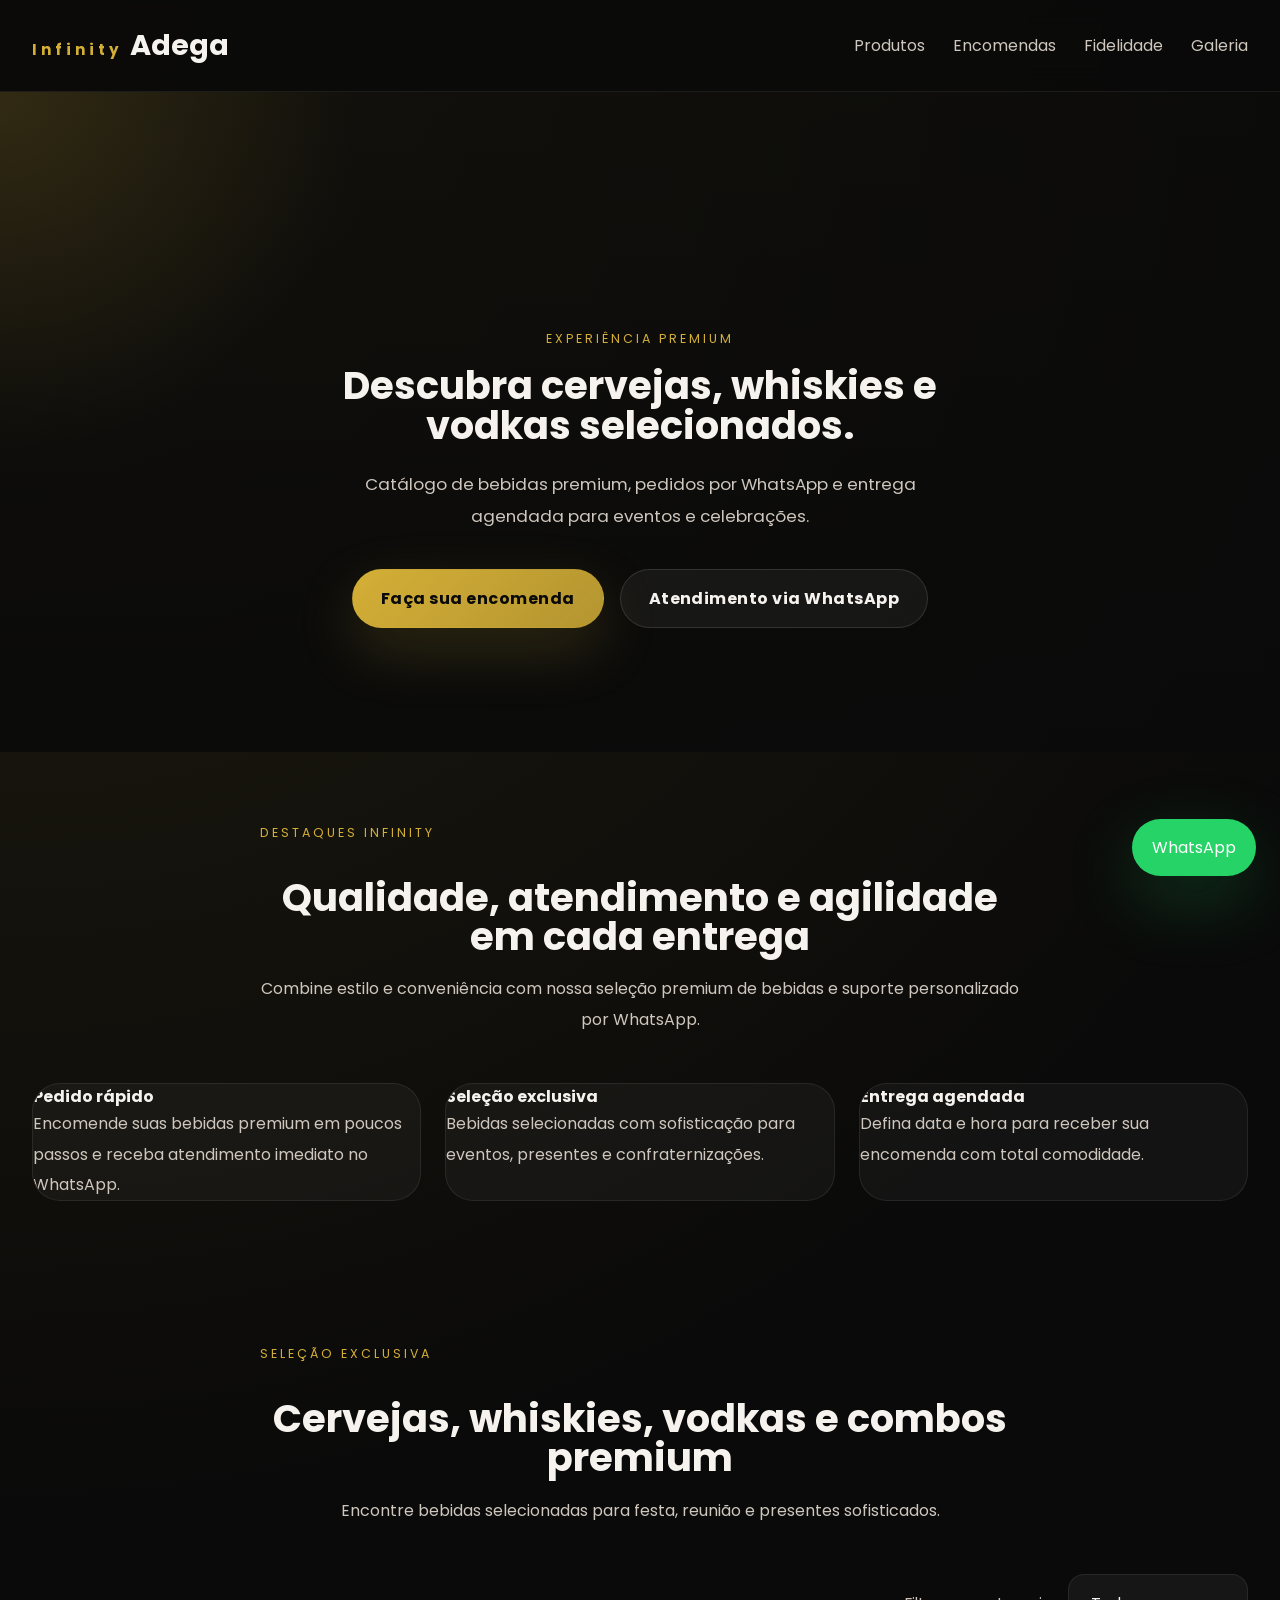
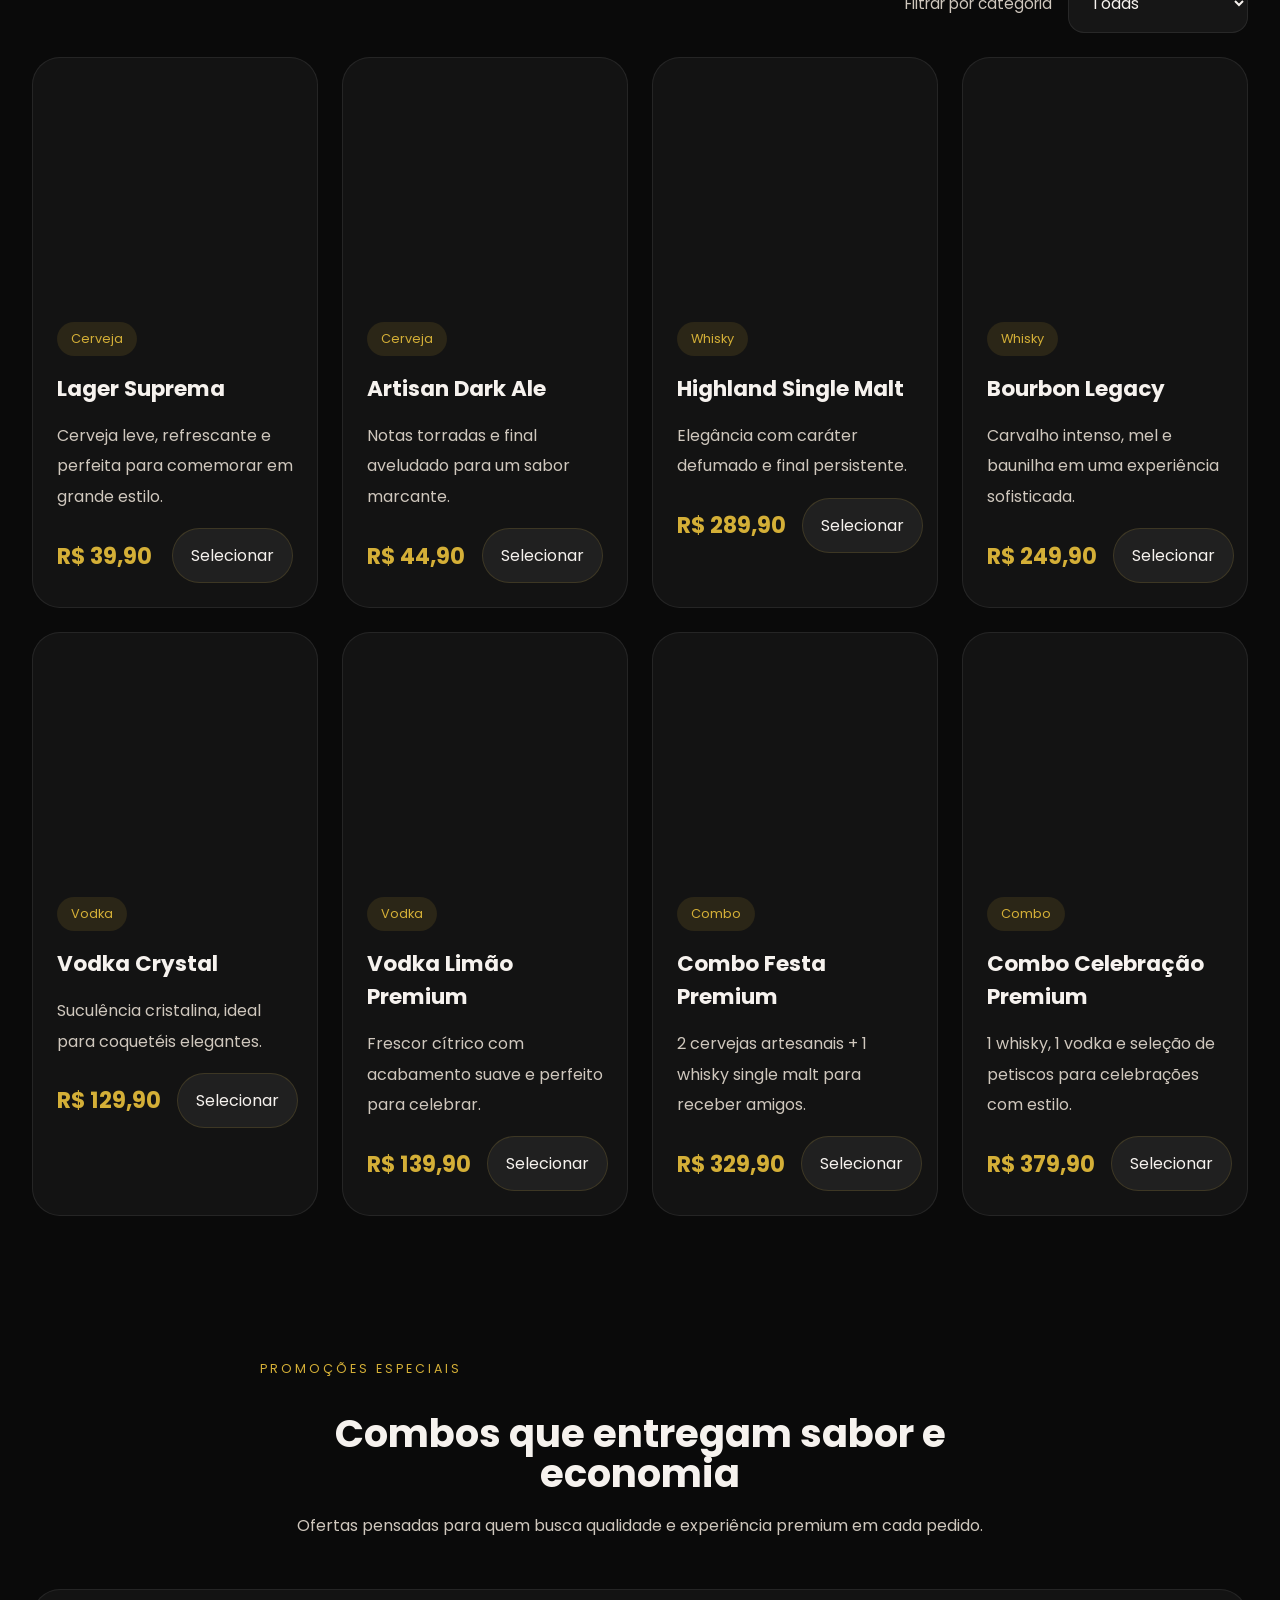
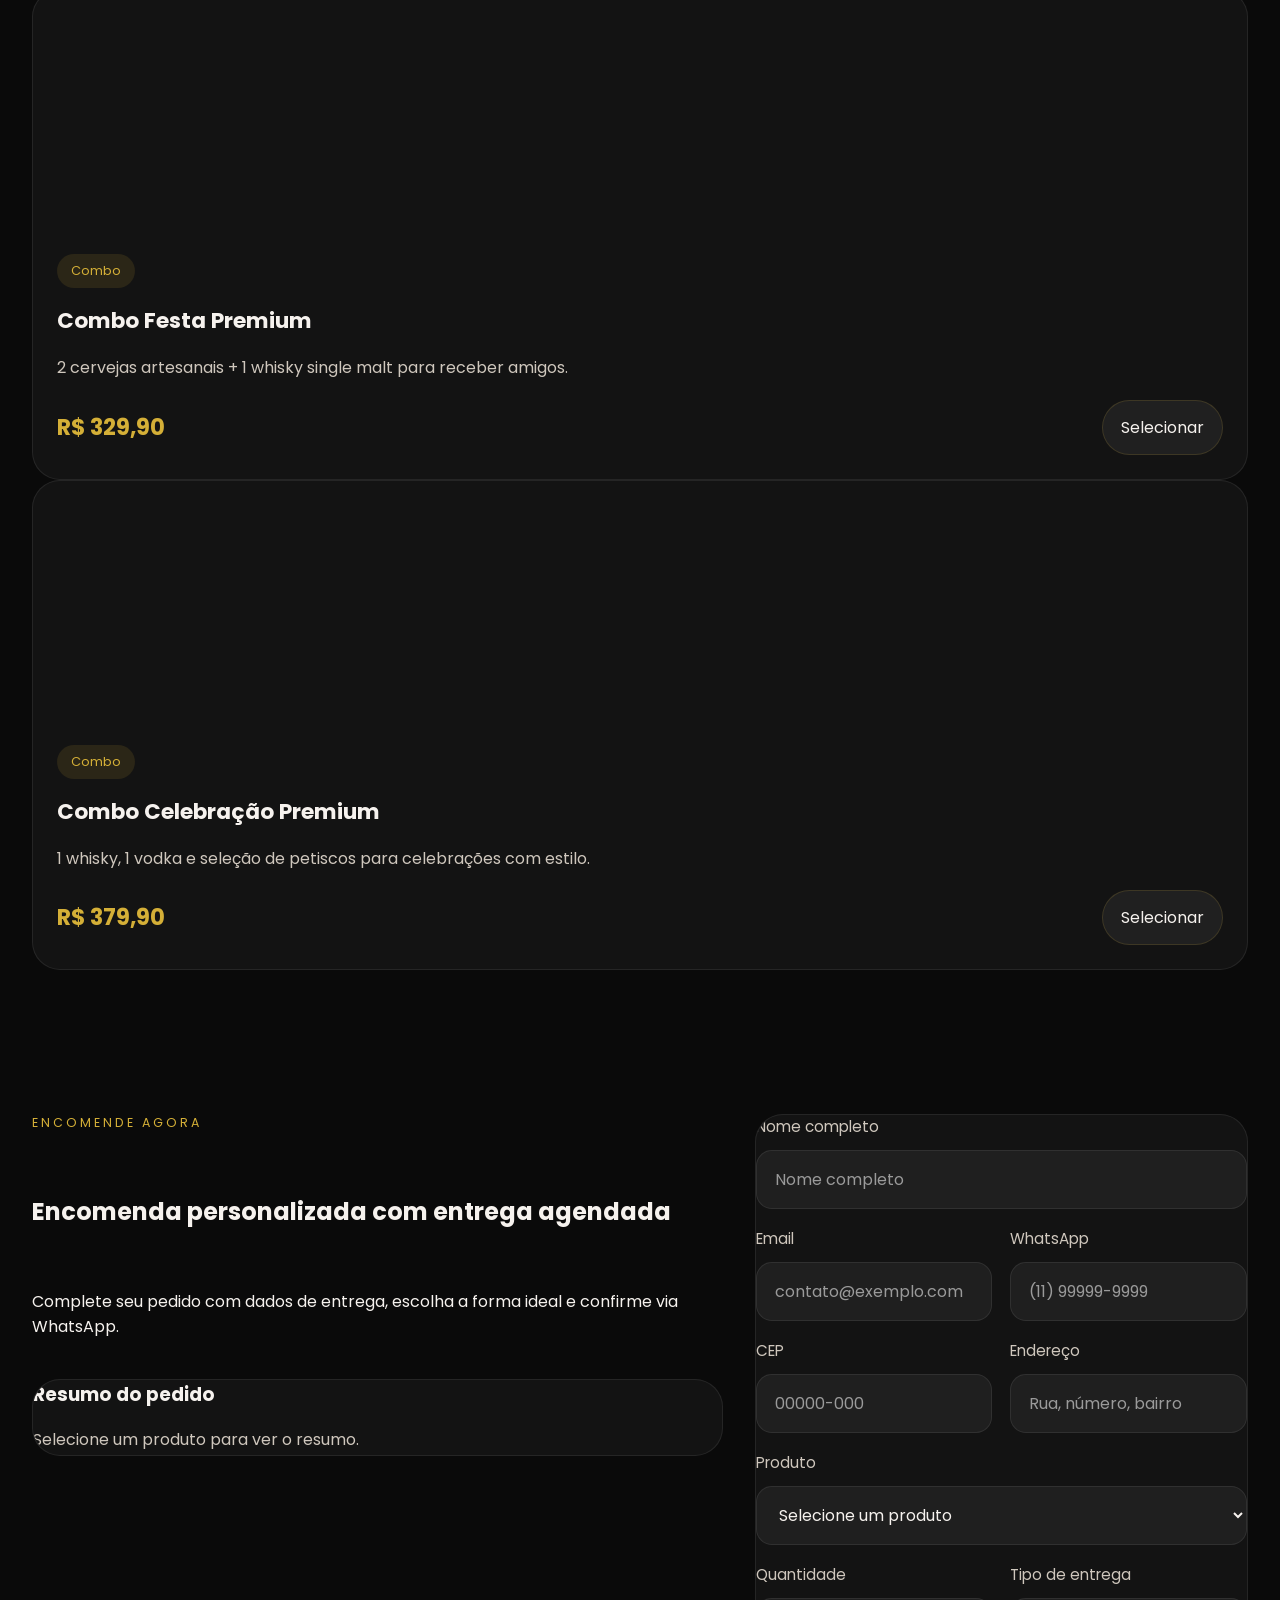
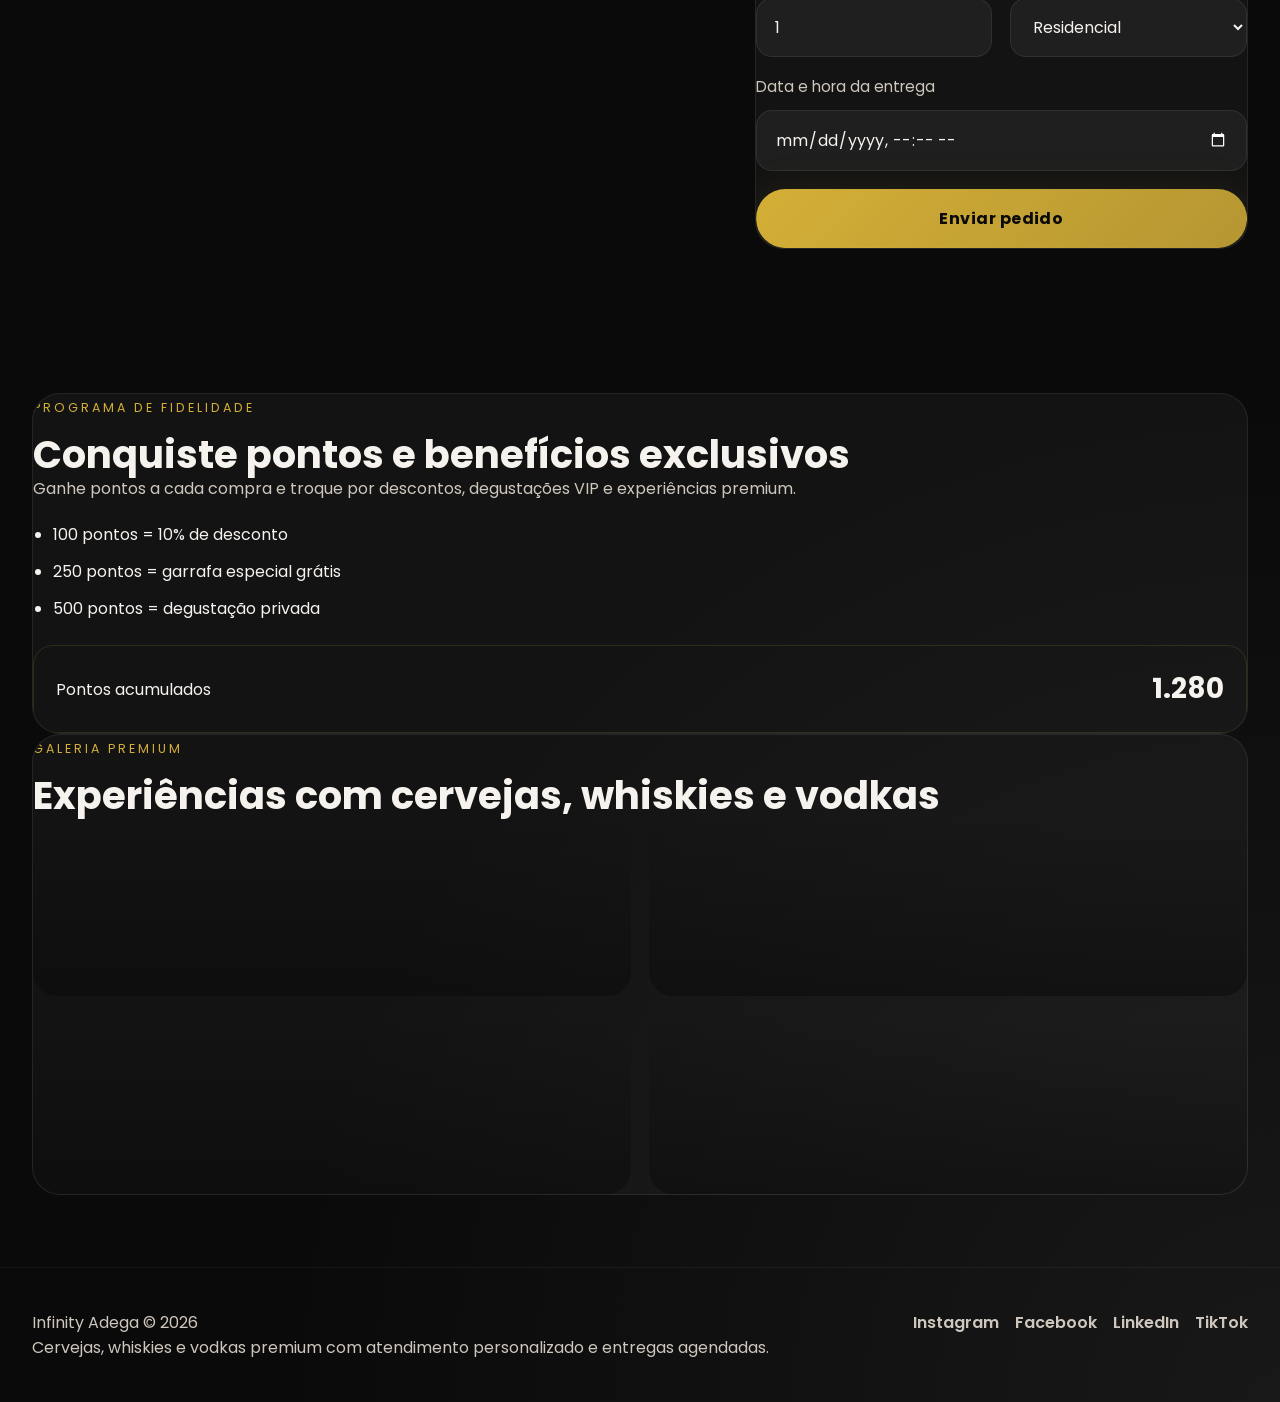
==== commit cc7c6b4f: "att" ====
--- a/index.html
+++ b/index.html
@@ -61,6 +61,12 @@
           <h2>Cervejas, whiskies, vodkas e combos premium</h2>
           <p>Encontre bebidas selecionadas para festa, reunião e presentes sofisticados.</p>
         </div>
+        <div class="product-filter">
+          <label for="categoriaFilter">Filtrar por categoria</label>
+          <select id="categoriaFilter" aria-label="Filtrar produtos por categoria">
+            <option value="">Todas</option>
+          </select>
+        </div>
         <div class="produtos-grid"></div>
       </section>
 
--- a/style.css
+++ b/style.css
@@ -229,6 +229,24 @@
   color: var(--muted);
   font-size: 1rem;
   line-height: 1.9;
+}
+
+.product-filter {
+  display: flex;
+  justify-content: flex-end;
+  gap: 16px;
+  align-items: center;
+  margin-bottom: 24px;
+}
+
+.product-filter label {
+  color: var(--muted);
+  font-size: 0.95rem;
+}
+
+.product-filter select {
+  width: auto;
+  min-width: 180px;
 }
 
 .produtos-grid,
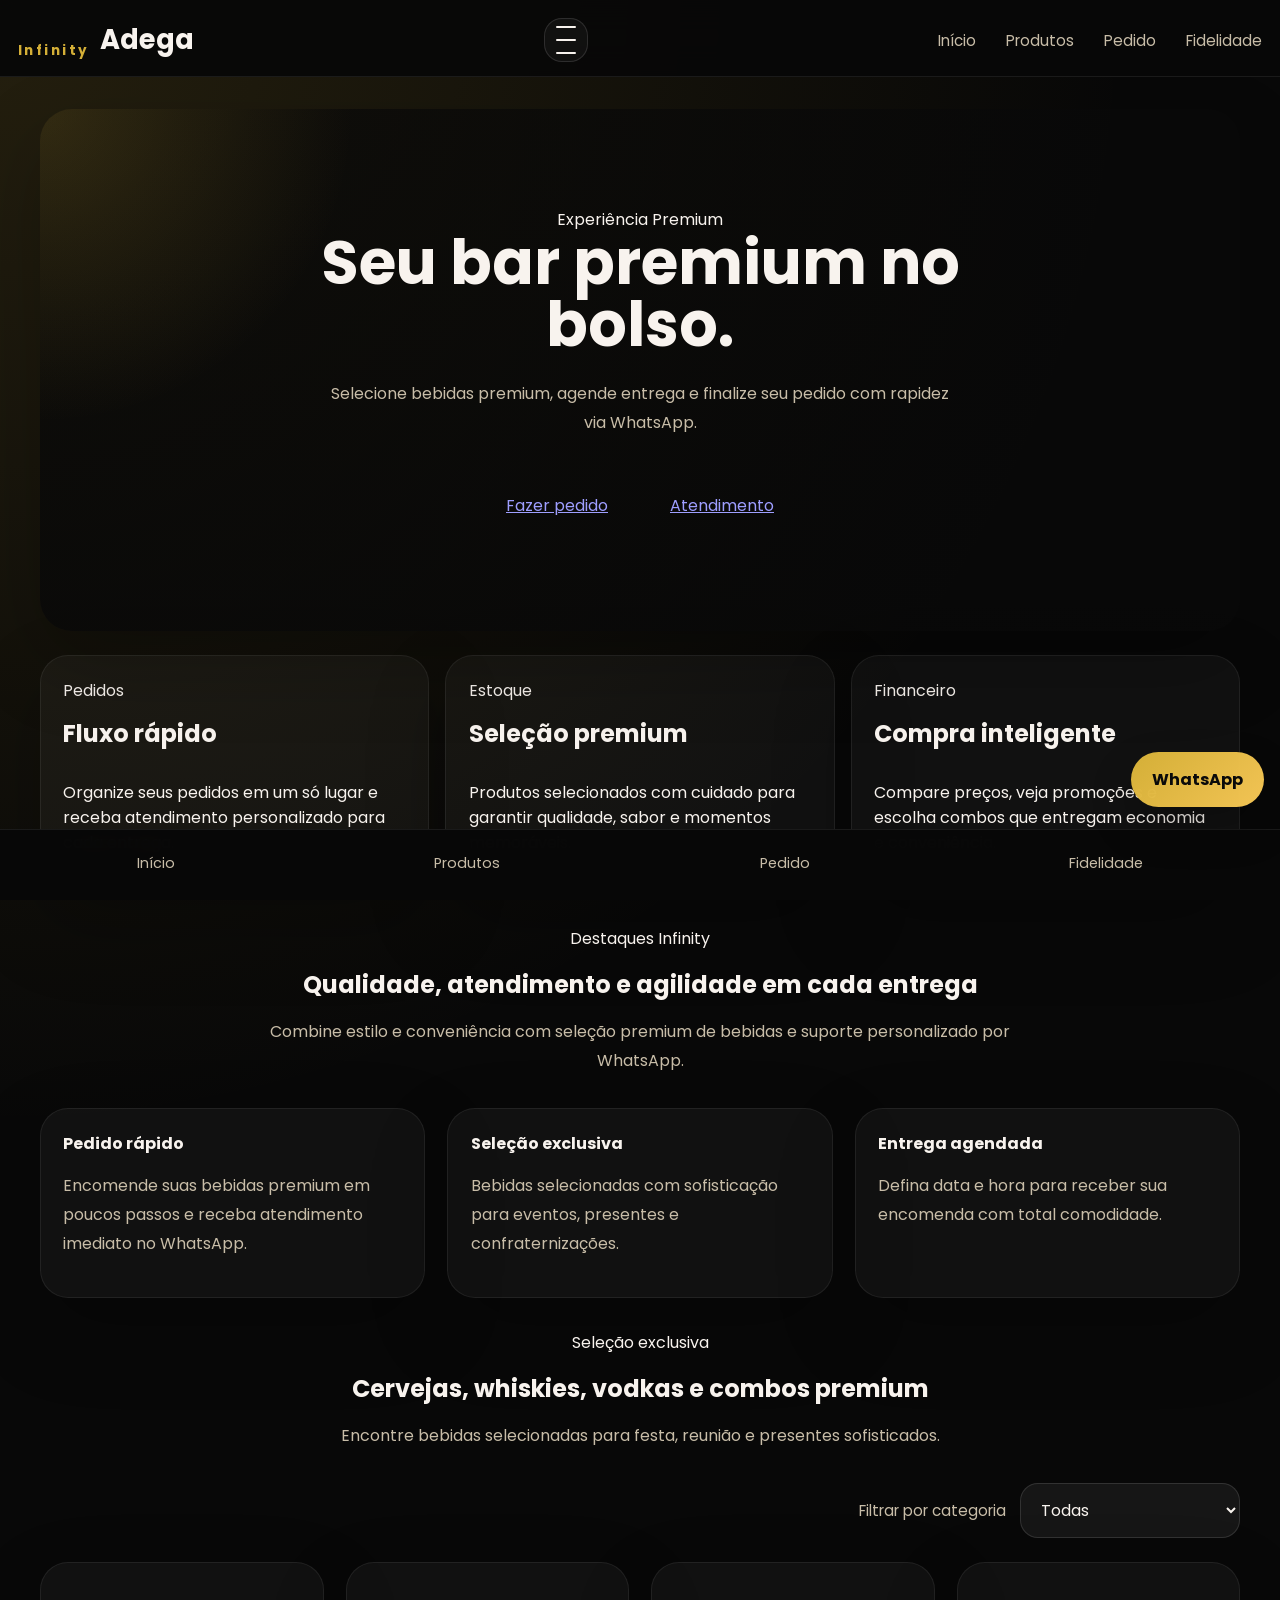
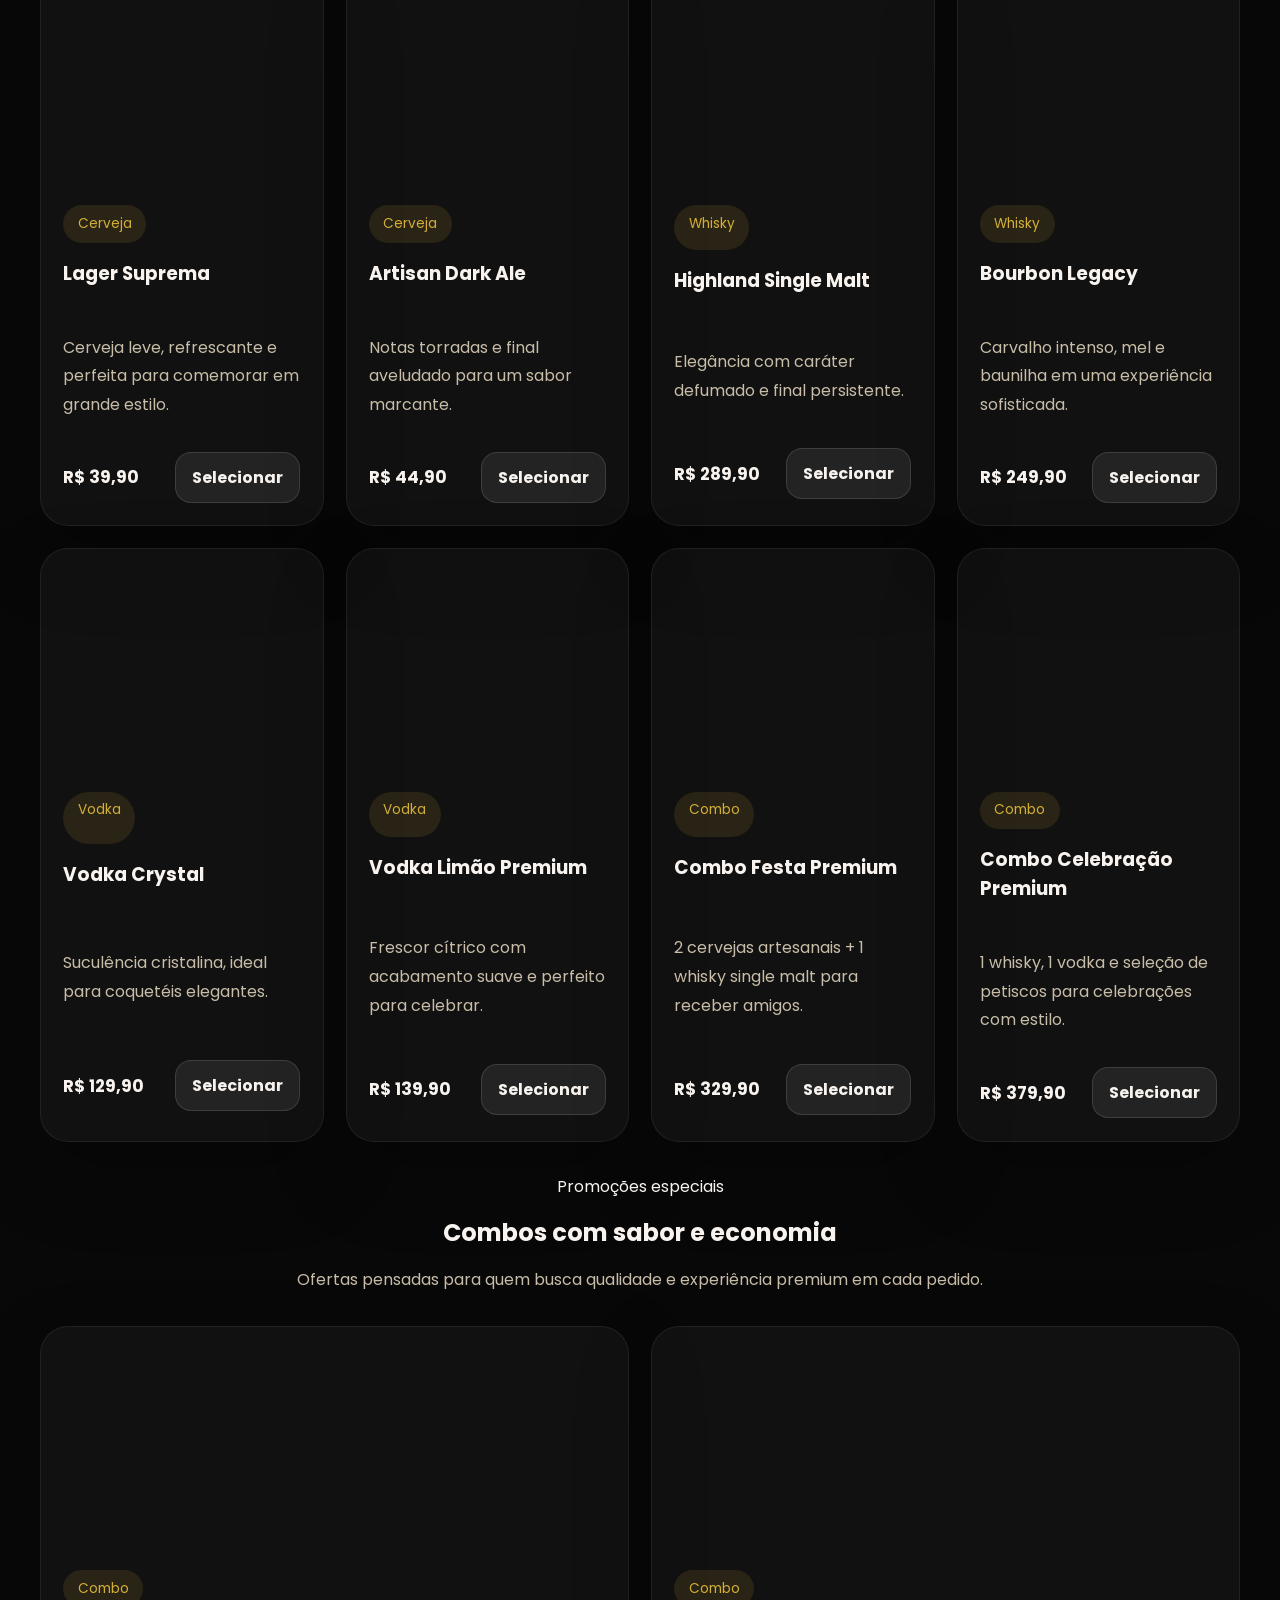
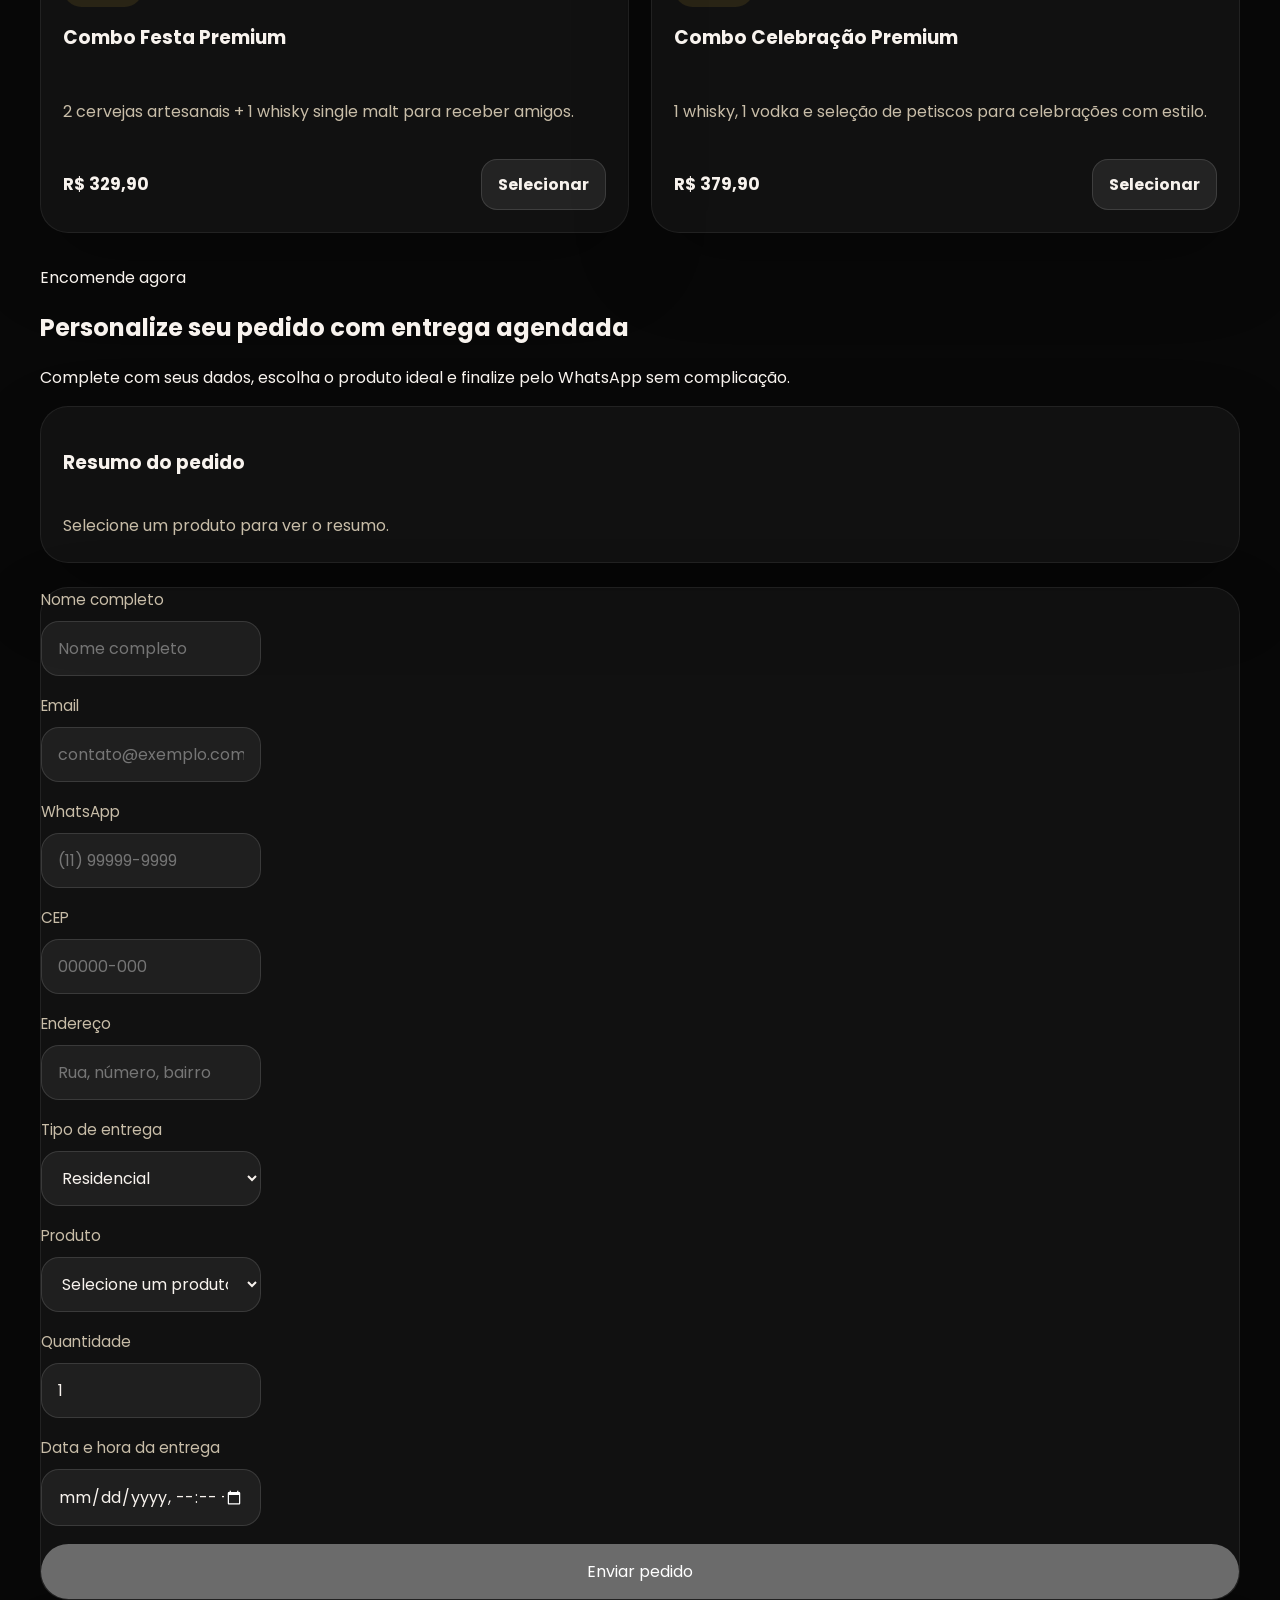
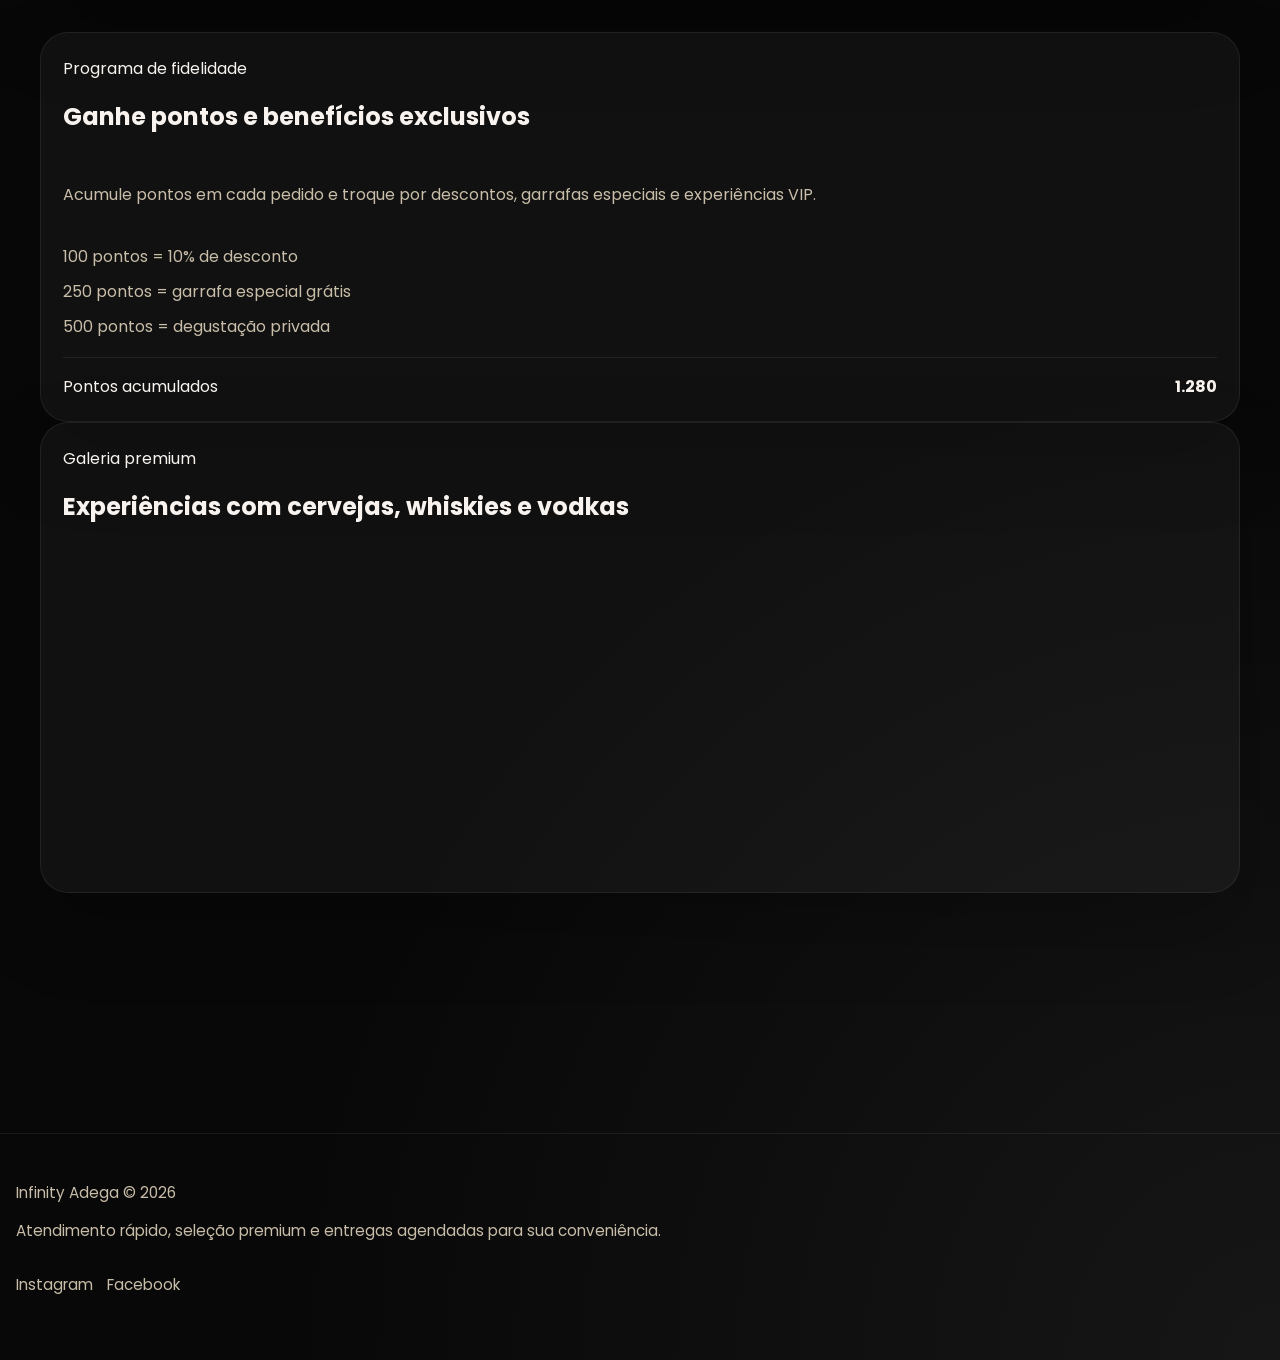
==== commit 6486149f: "att" ====
--- a/index.html
+++ b/index.html
@@ -1,208 +1,242 @@
-<!DOCTYPE html>
-<html lang="pt-BR">
-<head>
-  <meta charset="UTF-8">
-  <meta name="viewport" content="width=device-width, initial-scale=1.0">
-  <meta name="description" content="Infinity Adega - experiência premium de cervejas, whiskies e vodkas, pedidos por WhatsApp e agendamento de entregas.">
-  <meta name="theme-color" content="#0a0a0a">
-  <meta name="mobile-web-app-capable" content="yes">
-  <link rel="preconnect" href="https://fonts.googleapis.com">
-  <link rel="preconnect" href="https://fonts.gstatic.com" crossorigin>
-  <link rel="apple-touch-icon" href="icons/icon-192.png">
-  <title>Infinity Adega</title>
-  <link href="https://fonts.googleapis.com/css2?family=Lato:wght@400;700&family=Poppins:wght@400;600;700&display=swap" rel="stylesheet">
-  <link rel="stylesheet" href="style.css">
-  <link rel="manifest" href="manifest.json">
-</head>
-<body>
-  <div class="page-shell">
-    <header class="site-header">
-      <div class="brand">
-        <span class="brand-mark">Infinity</span>
-        <span class="brand-name">Adega</span>
-      </div>
-      <button class="nav-toggle" aria-label="Abrir menu">
-        <span></span><span></span><span></span>
-      </button>
-      <nav class="site-nav" aria-label="Navegação principal">
-        <a href="#produtos">Produtos</a>
-        <a href="#encomenda">Encomendas</a>
-        <a href="#fidelidade">Fidelidade</a>
-        <a href="#galeria">Galeria</a>
-      </nav>
-    </header>
-
-    <main>
-      <section class="hero" id="hero-section">
-        <div class="hero-overlay"></div>
-        <div class="hero-copy">
-          <span class="eyebrow">Experiência Premium</span>
-          <h1>Descubra cervejas, whiskies e vodkas selecionados.</h1>
-          <p>Catálogo de bebidas premium, pedidos por WhatsApp e entrega agendada para eventos e celebrações.</p>
-          <div class="hero-actions">
-            <a href="#encomenda" class="button button-primary">Faça sua encomenda</a>
-            <a href="https://wa.me/5511964995899" class="button button-secondary">Atendimento via WhatsApp</a>
-          </div>
-        </div>
-      </section>
-
-      <section class="section-benefits">
-        <div class="section-header">
-          <span class="eyebrow">Destaques Infinity</span>
-          <h2>Qualidade, atendimento e agilidade em cada entrega</h2>
-          <p>Combine estilo e conveniência com nossa seleção premium de bebidas e suporte personalizado por WhatsApp.</p>
-        </div>
-        <div class="beneficios-grid"></div>
-      </section>
-
-      <section class="section-intro" id="produtos">
-        <div class="section-header">
-          <span class="eyebrow">Seleção exclusiva</span>
-          <h2>Cervejas, whiskies, vodkas e combos premium</h2>
-          <p>Encontre bebidas selecionadas para festa, reunião e presentes sofisticados.</p>
-        </div>
-        <div class="product-filter">
-          <label for="categoriaFilter">Filtrar por categoria</label>
-          <select id="categoriaFilter" aria-label="Filtrar produtos por categoria">
-            <option value="">Todas</option>
-          </select>
-        </div>
-        <div class="produtos-grid"></div>
-      </section>
-
-      <section class="section-promocoes" id="promocoes">
-        <div class="section-header">
-          <span class="eyebrow">Promoções especiais</span>
-          <h2>Combos que entregam sabor e economia</h2>
-          <p>Ofertas pensadas para quem busca qualidade e experiência premium em cada pedido.</p>
-        </div>
-        <div class="promocoes-grid"></div>
-      </section>
-
-      <section class="section-split" id="encomenda">
-        <div class="split-copy">
-          <span class="eyebrow">Encomende agora</span>
-          <h2>Encomenda personalizada com entrega agendada</h2>
-          <p>Complete seu pedido com dados de entrega, escolha a forma ideal e confirme via WhatsApp.</p>
-          <div class="order-summary card" id="order-summary">
-            <h3>Resumo do pedido</h3>
-            <p class="summary-empty">Selecione um produto para ver o resumo.</p>
-            <div class="summary-details hidden">
-              <p><strong>Produto:</strong> <span id="summary-product"></span></p>
-              <p><strong>Quantidade:</strong> <span id="summary-quantity"></span></p>
-              <p><strong>Preço unitário:</strong> <span id="summary-price"></span></p>
-              <p><strong>Total:</strong> <span id="summary-total"></span></p>
-            </div>
-          </div>
-        </div>
-
-        <form class="order-form card" id="order-form" novalidate>
-          <div class="form-group">
-            <label for="clienteNome">Nome completo</label>
-            <input id="clienteNome" name="clienteNome" type="text" placeholder="Nome completo" required>
-          </div>
-          <div class="form-row">
-            <div class="form-group">
-              <label for="clienteEmail">Email</label>
-              <input id="clienteEmail" name="clienteEmail" type="email" placeholder="contato@exemplo.com" required>
-            </div>
-            <div class="form-group">
-              <label for="clienteWhatsApp">WhatsApp</label>
-              <input id="clienteWhatsApp" name="clienteWhatsApp" type="tel" placeholder="(11) 99999-9999" required>
-            </div>
-          </div>
-          <div class="form-row">
-            <div class="form-group">
-              <label for="clienteCep">CEP</label>
-              <input id="clienteCep" name="clienteCep" type="text" placeholder="00000-000" required>
-            </div>
-            <div class="form-group">
-              <label for="clienteEndereco">Endereço</label>
-              <input id="clienteEndereco" name="clienteEndereco" type="text" placeholder="Rua, número, bairro" required>
-            </div>
-          </div>
-          <div class="form-group">
-            <label for="produtoSelect">Produto</label>
-            <select id="produtoSelect" name="produtoSelect" required>
-              <option value="">Selecione um produto</option>
-            </select>
-          </div>
-          <div class="form-row">
-            <div class="form-group">
-              <label for="quantidade">Quantidade</label>
-              <input id="quantidade" name="quantidade" type="number" min="1" value="1" required>
-            </div>
-            <div class="form-group">
-              <label for="tipoEntrega">Tipo de entrega</label>
-              <select id="tipoEntrega" name="tipoEntrega" required>
-                <option value="Residencial">Residencial</option>
-                <option value="Comercial">Comercial</option>
-                <option value="Retirada">Retirada na loja</option>
-              </select>
-            </div>
-          </div>
-          <div class="form-group">
-            <label for="dataEntrega">Data e hora da entrega</label>
-            <input id="dataEntrega" name="dataEntrega" type="datetime-local" required>
-          </div>
-          <button type="submit" class="button button-primary">Enviar pedido</button>
-        </form>
-      </section>
-
-      <section class="section-fidelidade" id="fidelidade">
-        <div class="card loyalty-card">
-          <span class="eyebrow">Programa de fidelidade</span>
-          <h2>Conquiste pontos e benefícios exclusivos</h2>
-          <p>Ganhe pontos a cada compra e troque por descontos, degustações VIP e experiências premium.</p>
-          <ul>
-            <li>100 pontos = 10% de desconto</li>
-            <li>250 pontos = garrafa especial grátis</li>
-            <li>500 pontos = degustação privada</li>
-          </ul>
-          <div class="loyalty-footer">
-            <span>Pontos acumulados</span>
-            <strong>1.280</strong>
-          </div>
-        </div>
-        <div class="card gallery-preview" id="galeria">
-          <span class="eyebrow">Galeria premium</span>
-          <h2>Experiências com cervejas, whiskies e vodkas</h2>
-          <div class="gallery-grid"></div>
-        </div>
-      </section>
-    </main>
-
-    <footer class="site-footer">
-      <div>
-        <p>Infinity Adega © 2026</p>
-        <p>Cervejas, whiskies e vodkas premium com atendimento personalizado e entregas agendadas.</p>
-      </div>
-      <div class="social-links">
-        <a href="#" aria-label="Instagram">Instagram</a>
-        <a href="#" aria-label="Facebook">Facebook</a>
-        <a href="#" aria-label="LinkedIn">LinkedIn</a>
-        <a href="#" aria-label="TikTok">TikTok</a>
-      </div>
-    </footer>
-
-    <button class="whatsapp-float" id="whatsappFloat" aria-label="Abrir WhatsApp">
-      <span>WhatsApp</span>
-    </button>
-  </div>
-
-  <div class="modal-overlay hidden" id="modalOverlay">
-    <div class="modal card">
-      <button class="modal-close" id="modalClose" aria-label="Fechar modal">×</button>
-      <h3>Pedido pronto</h3>
-      <p id="modalMessage"></p>
-      <div class="modal-actions">
-        <a id="modalWhatsappLink" class="button button-primary" target="_blank" rel="noreferrer">Abrir WhatsApp</a>
-        <a id="modalCalendarLink" class="button button-secondary" target="_blank" rel="noreferrer">Adicionar ao Google Calendar</a>
-      </div>
-    </div>
-  </div>
-
-  <script src="produtos.js"></script>
-  <script src="script.js"></script>
-</body>
-</html>+<!DOCTYPE html>
+<html lang="pt-BR">
+<head>
+  <meta charset="UTF-8">
+  <meta name="viewport" content="width=device-width, initial-scale=1.0, viewport-fit=cover">
+  <meta name="description" content="Infinity Adega - experiência premium de cervejas, whiskies e vodkas, pedidos por WhatsApp e agendamento de entregas.">
+  <meta name="theme-color" content="#0a0a0a">
+  <meta name="mobile-web-app-capable" content="yes">
+  <meta name="apple-mobile-web-app-status-bar-style" content="black-translucent">
+  <link rel="preconnect" href="https://fonts.googleapis.com">
+  <link rel="preconnect" href="https://fonts.gstatic.com" crossorigin>
+  <link rel="apple-touch-icon" href="icons/icon-192.png">
+  <title>Infinity Adega</title>
+  <link href="https://fonts.googleapis.com/css2?family=Poppins:wght@300;400;500;600;700&display=swap" rel="stylesheet">
+  <link rel="stylesheet" href="style.css">
+  <link rel="manifest" href="manifest.json">
+</head>
+<body>
+  <div class="page-shell">
+    <header class="app-header">
+      <div class="app-brand">
+        <span class="brand-mark">Infinity</span>
+        <strong>Adega</strong>
+      </div>
+      <button class="nav-toggle" aria-label="Abrir menu">
+        <span></span>
+        <span></span>
+        <span></span>
+      </button>
+      <nav class="site-nav" aria-label="Navegação principal">
+        <a href="#hero-section">Início</a>
+        <a href="#produtos">Produtos</a>
+        <a href="#encomenda">Pedido</a>
+        <a href="#fidelidade">Fidelidade</a>
+      </nav>
+    </header>
+
+    <main class="app-main">
+      <section class="hero" id="hero-section">
+        <div class="hero-copy">
+          <span class="eyebrow">Experiência Premium</span>
+          <h1>Seu bar premium no bolso.</h1>
+          <p>Selecione bebidas premium, agende entrega e finalize seu pedido com rapidez via WhatsApp.</p>
+          <div class="hero-actions">
+            <a href="#encomenda" class="button button-primary">Fazer pedido</a>
+            <a href="https://wa.me/5511964995899" class="button button-secondary" target="_blank" rel="noreferrer">Atendimento</a>
+          </div>
+        </div>
+      </section>
+
+      <section class="section-highlights">
+        <article class="highlight-card card">
+          <span class="eyebrow">Pedidos</span>
+          <h2>Fluxo rápido</h2>
+          <p>Organize seus pedidos em um só lugar e receba atendimento personalizado para cada entrega.</p>
+        </article>
+        <article class="highlight-card card">
+          <span class="eyebrow">Estoque</span>
+          <h2>Seleção premium</h2>
+          <p>Produtos selecionados com cuidado para garantir qualidade, sabor e momentos memoráveis.</p>
+        </article>
+        <article class="highlight-card card">
+          <span class="eyebrow">Financeiro</span>
+          <h2>Compra inteligente</h2>
+          <p>Compare preços, veja promoções e escolha combos que entregam economia e conveniência.</p>
+        </article>
+      </section>
+
+      <section class="section-benefits">
+        <div class="section-header">
+          <span class="eyebrow">Destaques Infinity</span>
+          <h2>Qualidade, atendimento e agilidade em cada entrega</h2>
+          <p>Combine estilo e conveniência com seleção premium de bebidas e suporte personalizado por WhatsApp.</p>
+        </div>
+        <div class="beneficios-grid"></div>
+      </section>
+
+      <section class="section-intro" id="produtos">
+        <div class="section-header">
+          <span class="eyebrow">Seleção exclusiva</span>
+          <h2>Cervejas, whiskies, vodkas e combos premium</h2>
+          <p>Encontre bebidas selecionadas para festa, reunião e presentes sofisticados.</p>
+        </div>
+        <div class="section-toolbar">
+          <label for="categoriaFilter">Filtrar por categoria</label>
+          <select id="categoriaFilter" aria-label="Filtrar produtos por categoria">
+            <option value="">Todas</option>
+          </select>
+        </div>
+        <div class="produtos-grid"></div>
+      </section>
+
+      <section class="section-promocoes" id="promocoes">
+        <div class="section-header">
+          <span class="eyebrow">Promoções especiais</span>
+          <h2>Combos com sabor e economia</h2>
+          <p>Ofertas pensadas para quem busca qualidade e experiência premium em cada pedido.</p>
+        </div>
+        <div class="promocoes-grid"></div>
+      </section>
+
+      <section class="section-split" id="encomenda">
+        <div class="split-copy">
+          <span class="eyebrow">Encomende agora</span>
+          <h2>Personalize seu pedido com entrega agendada</h2>
+          <p>Complete com seus dados, escolha o produto ideal e finalize pelo WhatsApp sem complicação.</p>
+
+          <div class="order-summary card" id="order-summary">
+            <h3>Resumo do pedido</h3>
+            <p class="summary-empty">Selecione um produto para ver o resumo.</p>
+            <div class="summary-details hidden">
+              <p><strong>Produto:</strong> <span id="summary-product"></span></p>
+              <p><strong>Quantidade:</strong> <span id="summary-quantity"></span></p>
+              <p><strong>Preço unitário:</strong> <span id="summary-price"></span></p>
+              <p><strong>Total:</strong> <span id="summary-total"></span></p>
+            </div>
+          </div>
+        </div>
+
+        <form class="order-form card" id="order-form" novalidate>
+          <div class="form-row">
+            <div class="form-group">
+              <label for="clienteNome">Nome completo</label>
+              <input id="clienteNome" name="clienteNome" type="text" placeholder="Nome completo" required>
+            </div>
+            <div class="form-group">
+              <label for="clienteEmail">Email</label>
+              <input id="clienteEmail" name="clienteEmail" type="email" placeholder="contato@exemplo.com" required>
+            </div>
+          </div>
+
+          <div class="form-row">
+            <div class="form-group">
+              <label for="clienteWhatsApp">WhatsApp</label>
+              <input id="clienteWhatsApp" name="clienteWhatsApp" type="tel" placeholder="(11) 99999-9999" required>
+            </div>
+            <div class="form-group">
+              <label for="clienteCep">CEP</label>
+              <input id="clienteCep" name="clienteCep" type="text" placeholder="00000-000" required>
+            </div>
+          </div>
+
+          <div class="form-row">
+            <div class="form-group">
+              <label for="clienteEndereco">Endereço</label>
+              <input id="clienteEndereco" name="clienteEndereco" type="text" placeholder="Rua, número, bairro" required>
+            </div>
+            <div class="form-group">
+              <label for="tipoEntrega">Tipo de entrega</label>
+              <select id="tipoEntrega" name="tipoEntrega" required>
+                <option value="Residencial">Residencial</option>
+                <option value="Comercial">Comercial</option>
+                <option value="Retirada">Retirada na loja</option>
+              </select>
+            </div>
+          </div>
+
+          <div class="form-row">
+            <div class="form-group">
+              <label for="produtoSelect">Produto</label>
+              <select id="produtoSelect" name="produtoSelect" required>
+                <option value="">Selecione um produto</option>
+              </select>
+            </div>
+            <div class="form-group">
+              <label for="quantidade">Quantidade</label>
+              <input id="quantidade" name="quantidade" type="number" min="1" value="1" required>
+            </div>
+          </div>
+
+          <div class="form-group">
+            <label for="dataEntrega">Data e hora da entrega</label>
+            <input id="dataEntrega" name="dataEntrega" type="datetime-local" required>
+          </div>
+
+          <button type="submit" class="button button-primary">Enviar pedido</button>
+        </form>
+      </section>
+
+      <section class="section-fidelidade" id="fidelidade">
+        <div class="card loyalty-card">
+          <span class="eyebrow">Programa de fidelidade</span>
+          <h2>Ganhe pontos e benefícios exclusivos</h2>
+          <p>Acumule pontos em cada pedido e troque por descontos, garrafas especiais e experiências VIP.</p>
+          <ul>
+            <li>100 pontos = 10% de desconto</li>
+            <li>250 pontos = garrafa especial grátis</li>
+            <li>500 pontos = degustação privada</li>
+          </ul>
+          <div class="loyalty-footer">
+            <span>Pontos acumulados</span>
+            <strong>1.280</strong>
+          </div>
+        </div>
+
+        <div class="card gallery-preview" id="galeria">
+          <span class="eyebrow">Galeria premium</span>
+          <h2>Experiências com cervejas, whiskies e vodkas</h2>
+          <div class="gallery-grid"></div>
+        </div>
+      </section>
+    </main>
+
+    <nav class="bottom-nav" aria-label="Navegação inferior">
+      <a href="#hero-section" class="nav-item" aria-label="Ir para início">Início</a>
+      <a href="#produtos" class="nav-item" aria-label="Ir para produtos">Produtos</a>
+      <a href="#encomenda" class="nav-item" aria-label="Ir para pedido">Pedido</a>
+      <a href="#fidelidade" class="nav-item" aria-label="Ir para fidelidade">Fidelidade</a>
+    </nav>
+
+    <footer class="site-footer">
+      <div>
+        <p>Infinity Adega © 2026</p>
+        <p>Atendimento rápido, seleção premium e entregas agendadas para sua conveniência.</p>
+      </div>
+      <div class="social-links">
+        <a href="#" aria-label="Instagram">Instagram</a>
+        <a href="#" aria-label="Facebook">Facebook</a>
+      </div>
+    </footer>
+
+    <button class="whatsapp-float" id="whatsappFloat" aria-label="Abrir WhatsApp">
+      <span>WhatsApp</span>
+    </button>
+  </div>
+
+  <div class="modal-overlay hidden" id="modalOverlay">
+    <div class="modal card">
+      <button class="modal-close" id="modalClose" aria-label="Fechar modal">×</button>
+      <h3>Pedido pronto</h3>
+      <p id="modalMessage"></p>
+      <div class="modal-actions">
+        <a id="modalWhatsappLink" class="button button-primary" target="_blank" rel="noreferrer">Abrir WhatsApp</a>
+        <a id="modalCalendarLink" class="button button-secondary" target="_blank" rel="noreferrer">Adicionar ao Google Calendar</a>
+      </div>
+    </div>
+  </div>
+
+  <script src="produtos.js"></script>
+  <script src="script.js"></script>
+</body>
+</html>
--- a/style.css
+++ b/style.css
@@ -1,645 +1,656 @@
-:root {
-  color-scheme: dark;
-  --bg: #0a0a0a;
-  --surface: rgba(255, 255, 255, 0.05);
-  --surface-strong: rgba(255, 255, 255, 0.08);
-  --text: #f6f2ee;
-  --muted: #cfc7bd;
-  --primary: #d4af37;
-  --primary-dark: #a88124;
-  --border: rgba(212, 175, 55, 0.18);
-  --shadow: 0 30px 80px rgba(0, 0, 0, 0.32);
-}
-
-* {
-  box-sizing: border-box;
-}
-
-html {
-  scroll-behavior: smooth;
-}
-
-body {
-  margin: 0;
-  font-family: 'Poppins', 'Lato', sans-serif;
-  color: var(--text);
-  background: radial-gradient(circle at top left, rgba(212, 175, 55, 0.12), transparent 24%),
-    radial-gradient(circle at bottom right, rgba(255, 255, 255, 0.06), transparent 16%),
-    var(--bg);
-}
-
-button,
-a,
-input,
-select {
-  font: inherit;
-}
-
-img {
-  max-width: 100%;
-  display: block;
-}
-
-.page-shell {
-  min-height: 100vh;
-}
-
-.site-header {
-  position: sticky;
-  top: 0;
-  z-index: 20;
-  display: flex;
-  align-items: center;
-  justify-content: space-between;
-  gap: 20px;
-  padding: 24px 32px;
-  background: rgba(10, 10, 10, 0.94);
-  border-bottom: 1px solid rgba(255, 255, 255, 0.08);
-  backdrop-filter: blur(14px);
-}
-
-.brand {
-  display: flex;
-  align-items: baseline;
-  gap: 8px;
-}
-
-.brand-mark {
-  font-size: 0.95rem;
-  font-weight: 700;
-  letter-spacing: 0.24em;
-  color: var(--primary);
-}
-
-.brand-name {
-  font-size: 1.8rem;
-  font-weight: 700;
-}
-
-.nav-toggle {
-  display: none;
-  width: 44px;
-  height: 44px;
-  border: 1px solid rgba(255, 255, 255, 0.12);
-  border-radius: 16px;
-  background: transparent;
-  color: var(--text);
-  cursor: pointer;
-  align-items: center;
-  justify-content: center;
-}
-
-.nav-toggle span {
-  display: block;
-  width: 18px;
-  height: 2px;
-  background: var(--text);
-  margin: 4px 0;
-}
-
-.site-nav {
-  display: flex;
-  align-items: center;
-  gap: 28px;
-}
-
-.site-nav a {
-  color: var(--muted);
-  text-decoration: none;
-  transition: color 0.2s ease;
-}
-
-.site-nav a:hover {
-  color: var(--primary);
-}
-
-.hero {
-  position: relative;
-  padding: 100px 24px 80px;
-  min-height: 660px;
-  display: grid;
-  place-items: center;
-  background-image: linear-gradient(180deg, rgba(10, 10, 10, 0.62), rgba(10, 10, 10, 0.95)),
-    url('https://images.unsplash.com/photo-1510626176961-4b127d3d5f7c?auto=format&fit=crop&w=1600&q=80');
-  background-size: cover;
-  background-position: center;
-}
-
-.hero::before {
-  content: '';
-  position: absolute;
-  inset: 0;
-  background: radial-gradient(circle at top left, rgba(212, 175, 55, 0.16), transparent 25%);
-}
-
-.hero-copy {
-  position: relative;
-  max-width: 700px;
-  z-index: 1;
-  text-align: center;
-}
-
-.eyebrow {
-  display: inline-flex;
-  align-items: center;
-  gap: 10px;
-  text-transform: uppercase;
-  letter-spacing: 0.24em;
-  color: var(--primary);
-  font-size: 0.78rem;
-  margin-bottom: 18px;
-}
-
-.hero h1,
-.section-header h2,
-.loyalty-card h2,
-.gallery-preview h2 {
-  margin: 0;
-  font-size: clamp(2rem, 3vw, 3.6rem);
-  line-height: 1.02;
-}
-
-.hero p {
-  margin: 24px auto 0;
-  max-width: 580px;
-  color: var(--muted);
-  font-size: 1.05rem;
-  line-height: 1.9;
-}
-
-.hero-actions {
-  margin-top: 36px;
-  display: flex;
-  flex-wrap: wrap;
-  gap: 16px;
-  justify-content: center;
-}
-
-.button {
-  display: inline-flex;
-  align-items: center;
-  justify-content: center;
-  padding: 16px 28px;
-  border-radius: 999px;
-  border: 1px solid transparent;
-  text-decoration: none;
-  font-weight: 700;
-  letter-spacing: 0.03em;
-  transition: transform 0.2s ease, background 0.2s ease, box-shadow 0.2s ease;
-}
-
-.button-primary {
-  background: linear-gradient(135deg, rgba(212, 175, 55, 1), rgba(212, 175, 55, 0.84));
-  color: #0a0a0a;
-  box-shadow: 0 22px 60px rgba(212, 175, 55, 0.18);
-}
-
-.button-secondary {
-  background: rgba(255, 255, 255, 0.05);
-  color: var(--text);
-  border-color: rgba(255, 255, 255, 0.12);
-}
-
-.button:hover {
-  transform: translateY(-3px);
-}
-
-.button-secondary:hover {
-  background: rgba(255, 255, 255, 0.1);
-}
-
-.section-intro,
-.section-benefits,
-.section-promocoes,
-.section-split,
-.section-fidelidade {
-  padding: 72px 32px;
-}
-
-.section-header {
-  display: grid;
-  gap: 18px;
-  max-width: 760px;
-  margin: 0 auto 48px;
-  text-align: center;
-}
-
-.section-header p {
-  margin: 0;
-  color: var(--muted);
-  font-size: 1rem;
-  line-height: 1.9;
-}
-
-.product-filter {
-  display: flex;
-  justify-content: flex-end;
-  gap: 16px;
-  align-items: center;
-  margin-bottom: 24px;
-}
-
-.product-filter label {
-  color: var(--muted);
-  font-size: 0.95rem;
-}
-
-.product-filter select {
-  width: auto;
-  min-width: 180px;
-}
-
-.produtos-grid,
-.beneficios-grid,
-.gallery-grid {
-  display: grid;
-  gap: 24px;
-}
-
-.produtos-grid {
-  grid-template-columns: repeat(auto-fit, minmax(280px, 1fr));
-}
-
-.beneficios-grid {
-  grid-template-columns: repeat(auto-fit, minmax(220px, 1fr));
-}
-
-.product-card,
-.beneficio,
-.card {
-  background: rgba(255, 255, 255, 0.04);
-  border: 1px solid rgba(255, 255, 255, 0.08);
-  border-radius: 28px;
-  overflow: hidden;
-  transition: transform 0.25s ease, border-color 0.25s ease, box-shadow 0.25s ease;
-}
-
-.product-card:hover,
-.card:hover {
-  transform: translateY(-6px);
-  border-color: rgba(212, 175, 55, 0.35);
-  box-shadow: var(--shadow);
-}
-
-.product-image {
-  min-height: 240px;
-  background-size: cover;
-  background-position: center;
-}
-
-.product-content {
-  padding: 24px;
-  display: grid;
-  gap: 16px;
-}
-
-.product-tag {
-  display: inline-flex;
-  padding: 8px 14px;
-  border-radius: 999px;
-  background: rgba(212, 175, 55, 0.12);
-  color: var(--primary);
-  font-size: 0.8rem;
-  width: fit-content;
-}
-
-.product-card h3 {
-  margin: 0;
-  font-size: 1.35rem;
-}
-
-.product-card p,
-.card p,
-.loyalty-card p,
-.gallery-preview p {
-  margin: 0;
-  color: var(--muted);
-  line-height: 1.9;
-}
-
-.product-price {
-  display: flex;
-  align-items: center;
-  justify-content: space-between;
-  gap: 16px;
-}
-
-.product-price span {
-  font-size: 1.4rem;
-  font-weight: 700;
-  color: var(--primary);
-}
-
-.btn-card {
-  border-radius: 999px;
-  border: 1px solid rgba(212, 175, 55, 0.16);
-  background: rgba(255, 255, 255, 0.06);
-  color: var(--text);
-  padding: 14px 18px;
-  cursor: pointer;
-  transition: background 0.2s ease, transform 0.2s ease;
-}
-
-.btn-card:hover {
-  background: rgba(212, 175, 55, 0.16);
-  transform: translateY(-2px);
-}
-
-.section-split {
-  display: grid;
-  gap: 32px;
-  grid-template-columns: 1.4fr 1fr;
-  align-items: start;
-}
-
-.split-copy {
-  display: grid;
-  gap: 24px;
-}
-
-.order-summary {
-  display: grid;
-  gap: 16px;
-}
-
-.order-summary h3 {
-  margin: 0;
-}
-
-.summary-details p {
-  margin: 0;
-  color: var(--muted);
-  line-height: 1.75;
-}
-
-.summary-empty {
-  margin: 0;
-  color: var(--muted);
-}
-
-.order-form {
-  display: grid;
-  gap: 18px;
-}
-
-.form-group {
-  display: grid;
-  gap: 12px;
-}
-
-.form-row {
-  display: grid;
-  gap: 18px;
-  grid-template-columns: 1fr 1fr;
-}
-
-label {
-  color: var(--muted);
-  font-size: 0.95rem;
-}
-
-input,
-select {
-  width: 100%;
-  background: rgba(255, 255, 255, 0.05);
-  border: 1px solid rgba(255, 255, 255, 0.08);
-  border-radius: 16px;
-  padding: 16px 18px;
-  color: var(--text);
-}
-
-input:focus,
-select:focus {
-  outline: none;
-  border-color: rgba(212, 175, 55, 0.45);
-  box-shadow: 0 0 0 4px rgba(212, 175, 55, 0.12);
-}
-
-input::placeholder,
-select::placeholder {
-  color: rgba(255, 255, 255, 0.55);
-}
-
-.loyalty-card ul {
-  margin: 18px 0 0;
-  padding-left: 20px;
-}
-
-.loyalty-card li {
-  margin-bottom: 12px;
-}
-
-.loyalty-footer {
-  margin-top: 24px;
-  padding: 22px;
-  border: 1px solid rgba(212, 175, 55, 0.15);
-  border-radius: 20px;
-  display: flex;
-  align-items: center;
-  justify-content: space-between;
-}
-
-.loyalty-footer strong {
-  font-size: 1.75rem;
-}
-
-.gallery-grid {
-  display: grid;
-  gap: 18px;
-  grid-template-columns: repeat(2, minmax(0, 1fr));
-}
-
-.gallery-item {
-  position: relative;
-  min-height: 180px;
-  border-radius: 24px;
-  overflow: hidden;
-  background-size: cover;
-  background-position: center;
-}
-
-.gallery-item::after {
-  content: '';
-  position: absolute;
-  inset: 0;
-  background: linear-gradient(180deg, transparent 0%, rgba(10, 10, 10, 0.55) 100%);
-}
-
-.site-footer {
-  display: flex;
-  flex-wrap: wrap;
-  justify-content: space-between;
-  gap: 24px;
-  padding: 42px 32px;
-  border-top: 1px solid rgba(255, 255, 255, 0.05);
-}
-
-.site-footer p {
-  margin: 0;
-  color: var(--muted);
-}
-
-.social-links {
-  display: flex;
-  flex-wrap: wrap;
-  gap: 16px;
-}
-
-.social-links a {
-  color: var(--muted);
-  text-decoration: none;
-  font-weight: 600;
-}
-
-.whatsapp-float {
-  position: fixed;
-  right: 24px;
-  bottom: 24px;
-  z-index: 30;
-  display: inline-flex;
-  align-items: center;
-  gap: 10px;
-  padding: 16px 20px;
-  border-radius: 999px;
-  border: none;
-  background: #25d366;
-  color: #fff;
-  cursor: pointer;
-  box-shadow: 0 24px 70px rgba(37, 211, 102, 0.22);
-  transition: transform 0.2s ease, box-shadow 0.2s ease;
-}
-
-.whatsapp-float:hover {
-  transform: translateY(-3px);
-  box-shadow: 0 28px 80px rgba(37, 211, 102, 0.28);
-}
-
-.modal-overlay {
-  position: fixed;
-  inset: 0;
-  background: rgba(0, 0, 0, 0.75);
-  display: grid;
-  place-items: center;
-  padding: 24px;
-  z-index: 50;
-}
-
-.modal {
-  position: relative;
-  width: min(520px, 100%);
-  background: rgba(10, 10, 10, 0.98);
-  border: 1px solid rgba(255, 255, 255, 0.08);
-  border-radius: 28px;
-  padding: 32px;
-  display: grid;
-  gap: 24px;
-}
-
-.offline-card {
-  min-height: 100vh;
-  padding: 48px 24px;
-  display: grid;
-  place-items: center;
-  text-align: center;
-  gap: 24px;
-}
-
-.offline-card h1 {
-  margin: 0;
-  font-size: clamp(2rem, 4vw, 3rem);
-}
-
-.offline-card p {
-  margin: 0;
-  color: var(--muted);
-  max-width: 520px;
-}
-
-.modal-close {
-  position: absolute;
-  top: 18px;
-  right: 18px;
-  width: 40px;
-  height: 40px;
-  border: none;
-  border-radius: 50%;
-  background: rgba(255, 255, 255, 0.05);
-  color: var(--text);
-  font-size: 1.5rem;
-  cursor: pointer;
-}
-
-.modal-actions {
-  display: flex;
-  flex-wrap: wrap;
-  gap: 16px;
-}
-
-.hidden {
-  display: none !important;
-}
-
-@media (max-width: 980px) {
-  .section-split {
-    grid-template-columns: 1fr;
-  }
-}
-
-@media (max-width: 720px) {
-  .site-header {
-    padding: 18px 20px;
-  }
-
-  .site-nav {
-    display: none;
-    position: absolute;
-    top: 72px;
-    right: 24px;
-    left: 24px;
-    background: rgba(10, 10, 10, 0.98);
-    border: 1px solid rgba(255, 255, 255, 0.08);
-    border-radius: 22px;
-    padding: 18px 24px;
-    flex-direction: column;
-    gap: 18px;
-  }
-
-  .site-nav.open {
-    display: flex;
-  }
-
-  .nav-toggle {
-    display: inline-flex;
-  }
-
-  .section-intro,
-  .section-split,
-  .section-fidelidade,
-  .site-footer {
-    padding-left: 20px;
-    padding-right: 20px;
-  }
-
-  .hero {
-    padding: 80px 20px 72px;
-  }
-
-  .hero h1 {
-    font-size: clamp(2rem, 7vw, 2.8rem);
-  }
-
-  .form-row {
-    grid-template-columns: 1fr;
-  }
-
-  .gallery-grid {
-    grid-template-columns: 1fr;
-  }
-}
-
-@media (max-width: 520px) {
-  .hero {
-    padding: 72px 16px 56px;
-  }
-}
-
+:root {
+  color-scheme: dark;
+  --bg: #080808;
+  --surface: rgba(255, 255, 255, 0.06);
+  --surface-strong: rgba(255, 255, 255, 0.1);
+  --text: #f8f3ee;
+  --muted: #c8bda8;
+  --primary: #d4af37;
+  --primary-soft: rgba(212, 175, 55, 0.18);
+  --border: rgba(255, 255, 255, 0.1);
+  --shadow: 0 32px 80px rgba(0, 0, 0, 0.24);
+  --radius: 28px;
+}
+
+* {
+  box-sizing: border-box;
+}
+
+html {
+  scroll-behavior: smooth;
+  scroll-padding-top: 90px;
+}
+
+body {
+  margin: 0;
+  min-height: 100vh;
+  font-family: 'Poppins', sans-serif;
+  color: var(--text);
+  background: radial-gradient(circle at top left, rgba(212, 175, 55, 0.14), transparent 18%),
+    radial-gradient(circle at bottom right, rgba(255, 255, 255, 0.06), transparent 16%),
+    var(--bg);
+}
+
+button,
+a,
+input,
+select {
+  font: inherit;
+}
+
+button {
+  border: none;
+  cursor: pointer;
+}
+
+img {
+  max-width: 100%;
+  display: block;
+}
+
+.hidden {
+  display: none !important;
+}
+
+.page-shell {
+  min-height: 100vh;
+  position: relative;
+}
+
+.app-header {
+  position: sticky;
+  top: 0;
+  z-index: 50;
+  display: flex;
+  align-items: center;
+  justify-content: space-between;
+  gap: 16px;
+  padding: 18px 18px 14px;
+  background: rgba(8, 8, 8, 0.95);
+  border-bottom: 1px solid rgba(255, 255, 255, 0.08);
+  backdrop-filter: blur(16px);
+}
+
+.app-brand {
+  display: flex;
+  align-items: flex-end;
+  gap: 10px;
+}
+
+.brand-mark {
+  color: var(--primary);
+  font-weight: 700;
+  letter-spacing: 0.18em;
+  font-size: 0.85rem;
+}
+
+.app-brand strong {
+  font-size: 1.7rem;
+  font-weight: 700;
+}
+
+.nav-toggle {
+  display: none;
+  width: 44px;
+  height: 44px;
+  border-radius: 18px;
+  border: 1px solid rgba(255, 255, 255, 0.12);
+  background: rgba(255, 255, 255, 0.04);
+  display: grid;
+  place-items: center;
+}
+
+.nav-toggle span {
+  width: 20px;
+  height: 2px;
+  display: block;
+  background: var(--text);
+  border-radius: 999px;
+  margin: 3px 0;
+}
+
+.site-nav {
+  display: flex;
+  align-items: center;
+  gap: 22px;
+}
+
+.site-nav a {
+  color: var(--muted);
+  text-decoration: none;
+  font-size: 0.95rem;
+  transition: color 0.2s ease;
+}
+
+.site-nav a:hover,
+.site-nav a:focus-visible {
+  color: var(--primary);
+}
+
+.app-main {
+  padding: 1rem 1rem 12rem;
+}
+
+.hero {
+  position: relative;
+  border-radius: 32px;
+  overflow: hidden;
+  min-height: 58vh;
+  display: grid;
+  place-items: center;
+  padding: 3.5rem 1.5rem;
+  text-align: center;
+  background-image: linear-gradient(180deg, rgba(8, 8, 8, 0.72), rgba(8, 8, 8, 0.82)),
+    url('https://images.unsplash.com/photo-1510626176961-4b127d3d5f7c?auto=format&fit=crop&w=1600&q=80');
+  background-size: cover;
+  background-position: center;
+  box-shadow: var(--shadow);
+}
+
+.hero::after {
+  content: '';
+  position: absolute;
+  inset: 0;
+  background: radial-gradient(circle at top left, rgba(212, 175, 55, 0.18), transparent 24%);
+}
+
+.hero-copy {
+  position: relative;
+  z-index: 1;
+  max-width: 720px;
+}
+
+.hero h1 {
+  font-size: clamp(2.4rem, 5vw, 3.8rem);
+  margin: 0;
+  line-height: 1.02;
+}
+
+.hero p {
+  margin: 1.5rem auto 0;
+  max-width: 620px;
+  color: var(--muted);
+  font-size: 1rem;
+  line-height: 1.8;
+}
+
+.hero-actions {
+  margin-top: 2.5rem;
+  display: flex;
+  flex-wrap: wrap;
+  justify-content: center;
+  gap: 14px;
+}
+
+.button {
+  padding: 15px 24px;
+  border-radius: 999px;
+  min-height: 50px;
+}
+
+.section-highlights {
+  margin-top: 1.5rem;
+  display: grid;
+  gap: 1rem;
+  grid-template-columns: repeat(auto-fit, minmax(200px, 1fr));
+}
+
+.highlight-card {
+  background: rgba(255, 255, 255, 0.04);
+  border: 1px solid rgba(255, 255, 255, 0.08);
+  box-shadow: var(--shadow);
+  padding: 1.6rem;
+  border-radius: var(--radius);
+  display: grid;
+  gap: 0.8rem;
+}
+
+.highlight-card h2,
+.hero h1,
+.section-header h2,
+.loyalty-card h2,
+.gallery-preview h2,
+.modal h3 {
+  margin: 0;
+}
+
+.section-benefits,
+.section-intro,
+.section-promocoes,
+.section-split,
+.section-fidelidade {
+  margin-top: 2rem;
+  padding: 0;
+}
+
+.section-header {
+  display: grid;
+  gap: 16px;
+  max-width: 780px;
+  margin: 0 auto 32px;
+  text-align: center;
+}
+
+.section-header p {
+  margin: 0;
+  color: var(--muted);
+  font-size: 1rem;
+  line-height: 1.8;
+}
+
+.section-toolbar,
+.product-filter {
+  display: flex;
+  justify-content: flex-end;
+  gap: 14px;
+  align-items: center;
+  flex-wrap: wrap;
+  margin-bottom: 24px;
+}
+
+.section-toolbar label,
+.product-filter label {
+  color: var(--muted);
+  font-size: 0.95rem;
+}
+
+.section-toolbar select,
+.product-filter select,
+.order-form input,
+.order-form select {
+  width: 100%;
+  max-width: 220px;
+  border-radius: 18px;
+  border: 1px solid rgba(255, 255, 255, 0.12);
+  background: rgba(255, 255, 255, 0.06);
+  color: var(--text);
+  padding: 14px 16px;
+  outline: none;
+}
+
+.section-toolbar select:focus,
+.product-filter select:focus,
+.order-form input:focus,
+.order-form select:focus {
+  border-color: rgba(212, 175, 55, 0.7);
+  box-shadow: 0 0 0 4px rgba(212, 175, 55, 0.14);
+}
+
+.produtos-grid,
+.beneficios-grid,
+.promocoes-grid,
+.gallery-grid {
+  display: grid;
+  gap: 22px;
+}
+
+.produtos-grid,
+.promocoes-grid {
+  grid-template-columns: repeat(auto-fit, minmax(260px, 1fr));
+}
+
+.beneficios-grid {
+  grid-template-columns: repeat(auto-fit, minmax(220px, 1fr));
+}
+
+.gallery-grid {
+  grid-template-columns: repeat(2, minmax(0, 1fr));
+}
+
+.card {
+  background: rgba(255, 255, 255, 0.04);
+  border: 1px solid rgba(255, 255, 255, 0.07);
+  box-shadow: var(--shadow);
+  border-radius: var(--radius);
+}
+
+.beneficio,
+.product-card,
+.order-summary,
+.loyalty-card,
+.gallery-preview,
+.modal,
+.highlight-card {
+  padding: 1.4rem;
+}
+
+.beneficio strong,
+.product-card h3,
+.gallery-preview h2,
+.loyalty-card h2,
+.modal h3 {
+  margin: 0 0 0.85rem;
+}
+
+.beneficio p,
+.product-card p,
+.loyalty-card p {
+  color: var(--muted);
+  line-height: 1.8;
+}
+
+.product-card {
+  display: grid;
+  grid-template-rows: auto 1fr;
+  border-radius: var(--radius);
+  overflow: hidden;
+}
+
+.product-image {
+  min-height: 220px;
+  background-size: cover;
+  background-position: center;
+}
+
+.product-content {
+  display: grid;
+  gap: 1rem;
+}
+
+.product-tag {
+  display: inline-flex;
+  padding: 0.55rem 0.9rem;
+  border-radius: 999px;
+  background: rgba(212, 175, 55, 0.12);
+  color: var(--primary);
+  font-size: 0.85rem;
+  width: fit-content;
+}
+
+.product-price {
+  display: flex;
+  justify-content: space-between;
+  align-items: center;
+  gap: 1rem;
+}
+
+.product-price span {
+  font-size: 1.05rem;
+  font-weight: 700;
+}
+
+.btn-card {
+  background: rgba(255, 255, 255, 0.08);
+  color: var(--text);
+  border: 1px solid rgba(255, 255, 255, 0.12);
+  border-radius: 16px;
+  padding: 12px 16px;
+  font-weight: 700;
+  transition: transform 0.2s ease, background 0.2s ease;
+}
+
+.btn-card:hover {
+  transform: translateY(-2px);
+  background: rgba(212, 175, 55, 0.16);
+}
+
+.order-form,
+.loyalty-card,
+.gallery-preview {
+  display: grid;
+  gap: 18px;
+}
+
+.order-form {
+  margin-top: 1.5rem;
+}
+
+.form-row {
+  display: grid;
+  gap: 18px;
+}
+
+.form-group {
+  display: grid;
+  gap: 10px;
+}
+
+.form-group label {
+  color: var(--muted);
+  font-size: 0.95rem;
+}
+
+.order-form input,
+.order-form select {
+  width: 100%;
+}
+
+.order-summary {
+  display: grid;
+  gap: 16px;
+}
+
+.summary-details p,
+.summary-empty {
+  margin: 0;
+  color: var(--muted);
+  line-height: 1.75;
+}
+
+.loyalty-card ul {
+  list-style: none;
+  padding: 0;
+  margin: 0;
+  display: grid;
+  gap: 10px;
+}
+
+.loyalty-card li {
+  color: var(--muted);
+}
+
+.loyalty-footer {
+  display: flex;
+  justify-content: space-between;
+  gap: 1rem;
+  align-items: center;
+  padding-top: 1rem;
+  border-top: 1px solid rgba(255, 255, 255, 0.08);
+}
+
+.gallery-preview .gallery-grid {
+  gap: 14px;
+}
+
+.gallery-item {
+  min-height: 150px;
+  border-radius: 22px;
+  background-size: cover;
+  background-position: center;
+}
+
+.modal-overlay {
+  position: fixed;
+  inset: 0;
+  background: rgba(0, 0, 0, 0.72);
+  display: flex;
+  align-items: center;
+  justify-content: center;
+  padding: 1.5rem;
+  z-index: 100;
+}
+
+.modal {
+  width: min(560px, 100%);
+  padding: 1.8rem;
+  border-radius: 32px;
+  background: rgba(10, 10, 10, 0.98);
+  position: relative;
+}
+
+.modal-close {
+  position: absolute;
+  top: 18px;
+  right: 18px;
+  width: 40px;
+  height: 40px;
+  border-radius: 14px;
+  background: rgba(255, 255, 255, 0.06);
+  color: var(--text);
+  font-size: 1.4rem;
+  display: grid;
+  place-items: center;
+}
+
+.modal-actions {
+  display: grid;
+  gap: 14px;
+  margin-top: 1.4rem;
+}
+
+.whatsapp-float {
+  position: fixed;
+  right: 1rem;
+  bottom: 5.8rem;
+  z-index: 60;
+  border-radius: 999px;
+  background: linear-gradient(135deg, rgba(212, 175, 55, 1), rgba(255, 206, 89, 0.95));
+  color: #0a0a0a;
+  padding: 0.95rem 1.3rem;
+  font-weight: 700;
+  box-shadow: 0 20px 40px rgba(0, 0, 0, 0.25);
+}
+
+.bottom-nav {
+  position: fixed;
+  inset: auto 0 0;
+  z-index: 45;
+  display: flex;
+  justify-content: space-around;
+  gap: 2px;
+  padding: 0.65rem 0.5rem 0.8rem;
+  background: rgba(8, 8, 8, 0.98);
+  border-top: 1px solid rgba(255, 255, 255, 0.08);
+  backdrop-filter: blur(14px);
+}
+
+.nav-item {
+  display: inline-flex;
+  align-items: center;
+  justify-content: center;
+  padding: 0.8rem 1rem;
+  border-radius: 16px;
+  color: var(--muted);
+  text-decoration: none;
+  font-size: 0.9rem;
+  transition: background 0.2s ease, color 0.2s ease;
+}
+
+.nav-item:hover,
+.nav-item:focus-visible {
+  color: var(--primary);
+  background: rgba(212, 175, 55, 0.12);
+}
+
+.site-footer {
+  margin-top: 2rem;
+  padding: 2rem 1rem 4rem;
+  display: grid;
+  gap: 1rem;
+  color: var(--muted);
+  font-size: 0.95rem;
+  border-top: 1px solid rgba(255, 255, 255, 0.07);
+}
+
+.social-links {
+  display: flex;
+  flex-wrap: wrap;
+  gap: 14px;
+}
+
+.social-links a {
+  color: var(--muted);
+  text-decoration: none;
+  transition: color 0.2s ease;
+}
+
+.social-links a:hover {
+  color: var(--primary);
+}
+
+@media (min-width: 900px) {
+  .app-main {
+    padding: 2rem 2.5rem 13rem;
+  }
+
+  .site-nav {
+    gap: 30px;
+  }
+}
+
+@media (max-width: 860px) {
+  .nav-toggle {
+    display: grid;
+  }
+
+  .site-nav {
+    position: absolute;
+    top: 100%;
+    right: 1rem;
+    width: min(280px, calc(100vw - 2rem));
+    flex-direction: column;
+    align-items: flex-start;
+    gap: 18px;
+    padding: 18px;
+    margin-top: 12px;
+    background: rgba(10, 10, 10, 0.98);
+    border: 1px solid rgba(255, 255, 255, 0.08);
+    border-radius: 24px;
+    opacity: 0;
+    visibility: hidden;
+    transform: translateY(-10px);
+    pointer-events: none;
+    transition: opacity 0.2s ease, transform 0.2s ease, visibility 0.2s ease;
+  }
+
+  .site-nav.open {
+    opacity: 1;
+    visibility: visible;
+    transform: translateY(0);
+    pointer-events: auto;
+  }
+
+  .site-nav a {
+    width: 100%;
+    padding: 0.8rem 0;
+  }
+
+  .hero {
+    min-height: 58vh;
+    padding: 2.5rem 1.4rem;
+  }
+
+  .produtos-grid,
+  .promocoes-grid,
+  .beneficios-grid,
+  .gallery-grid {
+    grid-template-columns: 1fr;
+  }
+
+  .gallery-grid {
+    grid-template-columns: 1fr 1fr;
+  }
+
+  .form-row {
+    display: grid;
+  }
+}
+
+@media (max-width: 560px) {
+  .hero {
+    padding: 2rem 1rem;
+  }
+
+  .hero h1 {
+    font-size: 2.6rem;
+  }
+
+  .bottom-nav {
+    padding-bottom: 1rem;
+  }
+
+  .nav-item {
+    padding: 0.9rem 0.9rem;
+    font-size: 0.82rem;
+  }
+}
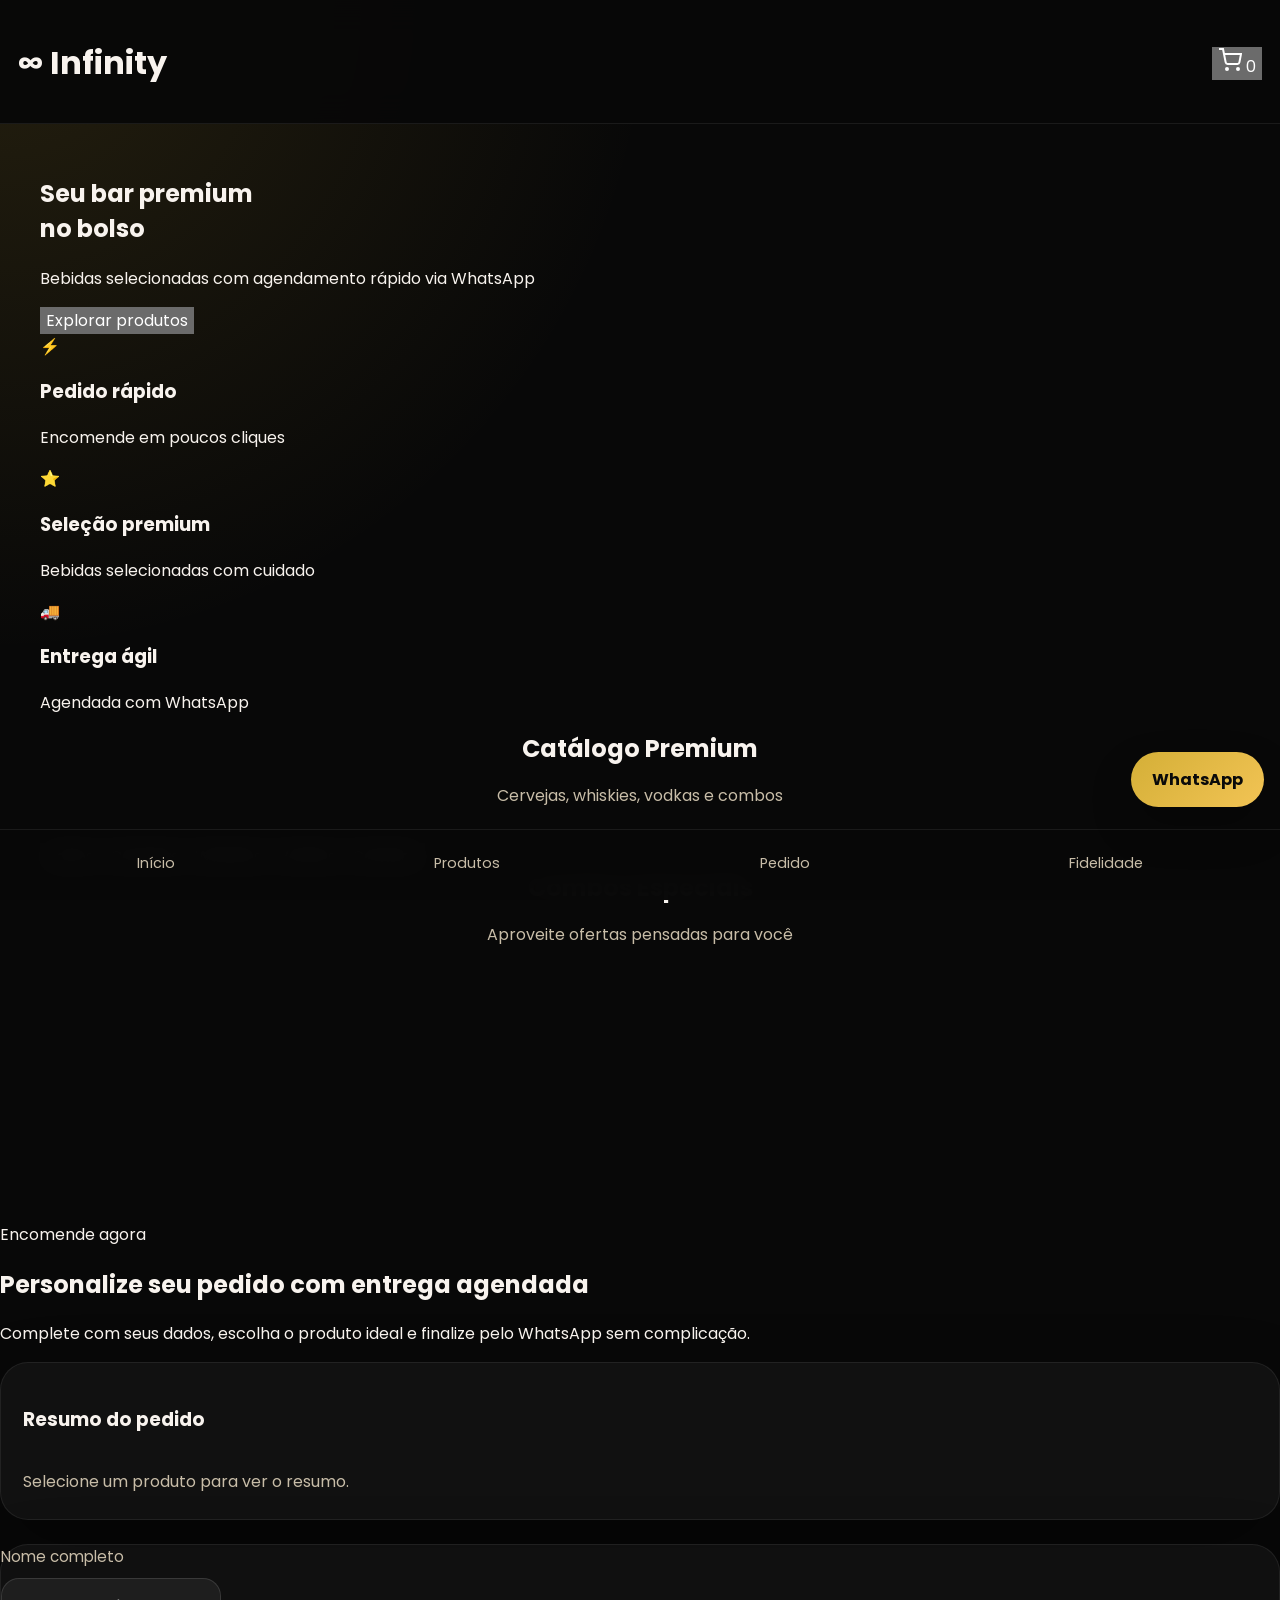
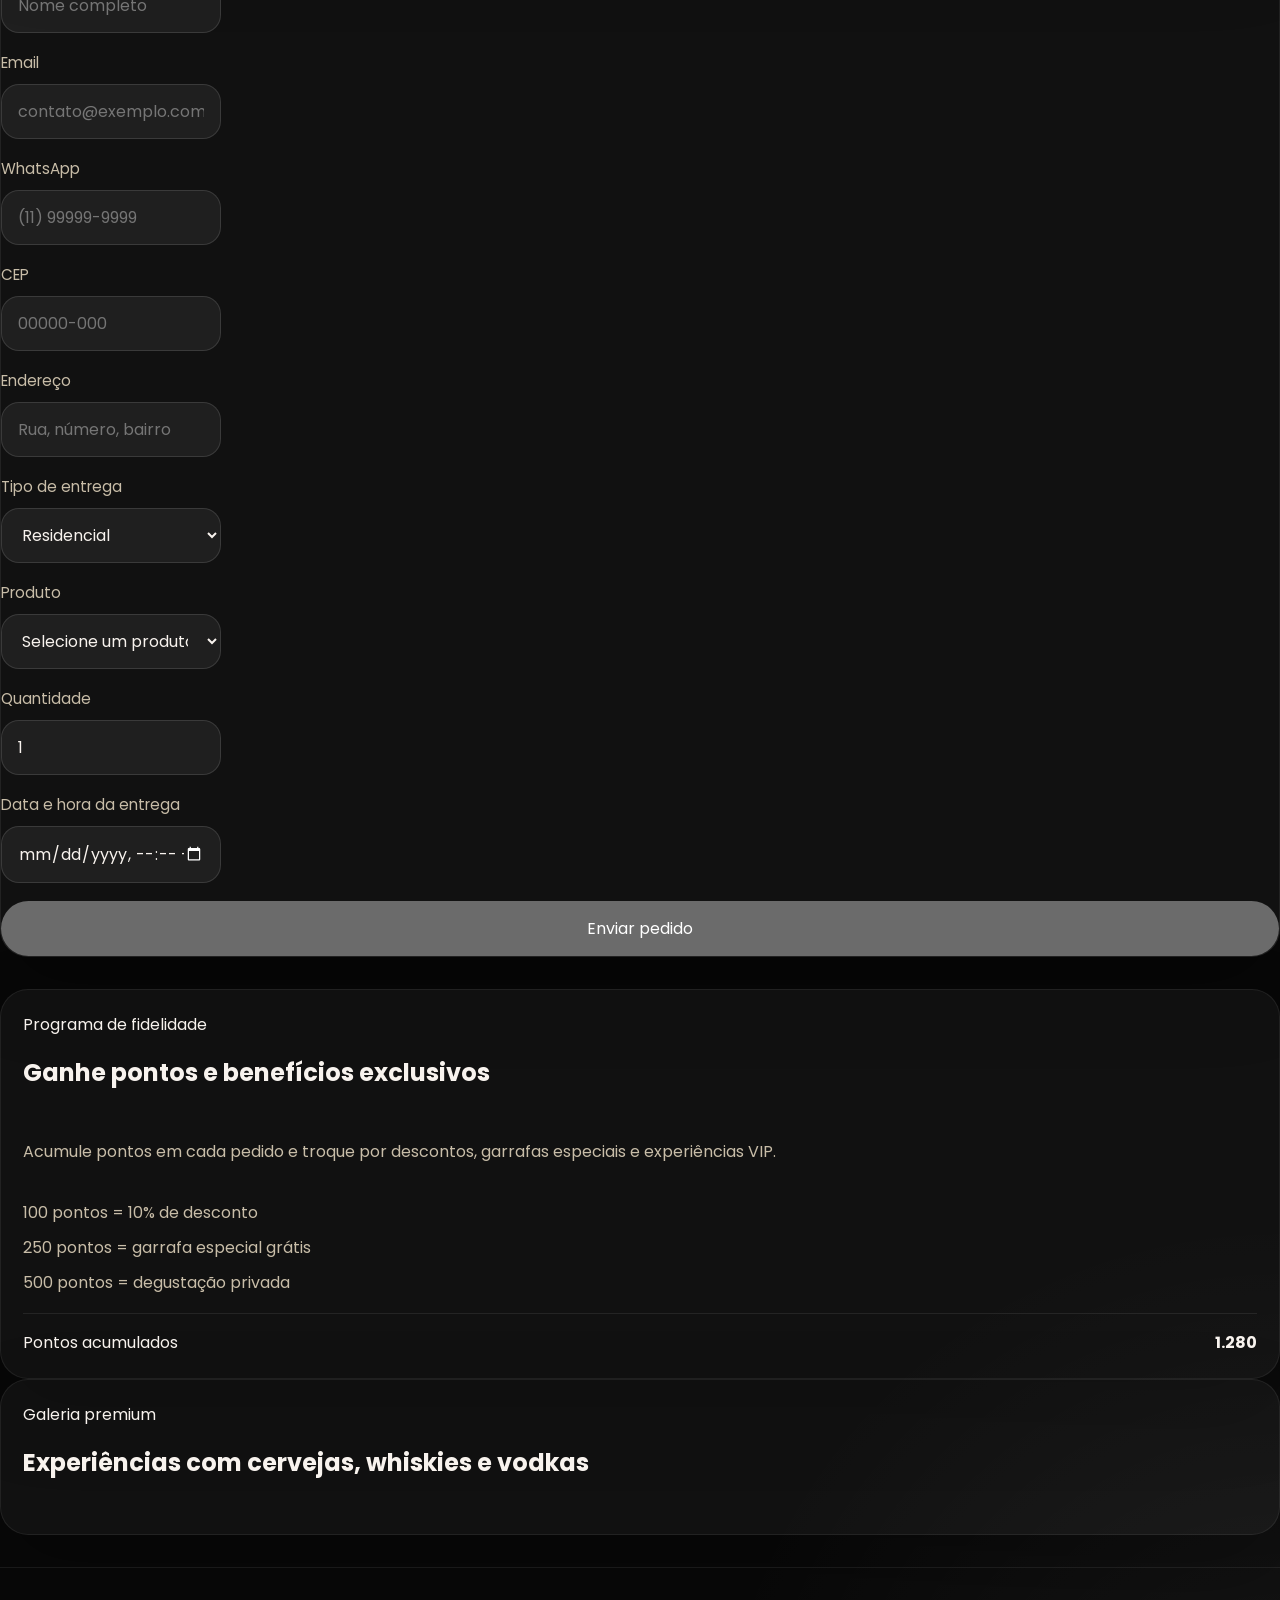
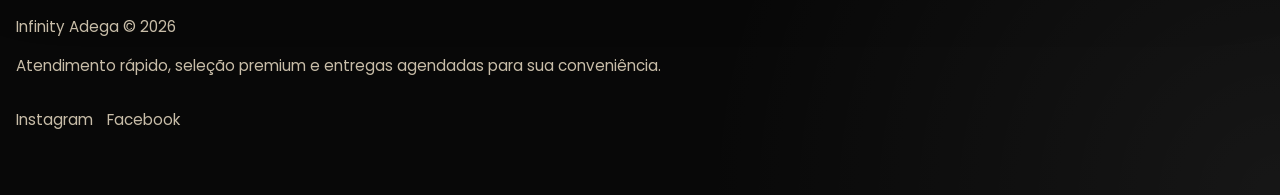
==== commit da5fce8a: "att" ====
--- a/index.html
+++ b/index.html
@@ -2,102 +2,102 @@
 <html lang="pt-BR">
 <head>
   <meta charset="UTF-8">
-  <meta name="viewport" content="width=device-width, initial-scale=1.0, viewport-fit=cover">
-  <meta name="description" content="Infinity Adega - experiência premium de cervejas, whiskies e vodkas, pedidos por WhatsApp e agendamento de entregas.">
-  <meta name="theme-color" content="#0a0a0a">
+  <meta name="viewport" content="width=device-width, initial-scale=1.0, viewport-fit=cover, user-scalable=no">
+  <meta name="description" content="Infinity Adega - APP premium de cervejas, whiskies e vodkas. Pedidos via WhatsApp com entrega agendada.">
+  <meta name="theme-color" content="#1a1a1a">
   <meta name="mobile-web-app-capable" content="yes">
+  <meta name="apple-mobile-web-app-capable" content="yes">
   <meta name="apple-mobile-web-app-status-bar-style" content="black-translucent">
+  <meta name="apple-mobile-web-app-title" content="Infinity Adega">
+  
   <link rel="preconnect" href="https://fonts.googleapis.com">
   <link rel="preconnect" href="https://fonts.gstatic.com" crossorigin>
   <link rel="apple-touch-icon" href="icons/icon-192.png">
+  <link rel="icon" type="image/png" href="icons/icon-192.png">
+  
   <title>Infinity Adega</title>
-  <link href="https://fonts.googleapis.com/css2?family=Poppins:wght@300;400;500;600;700&display=swap" rel="stylesheet">
+  <link href="https://fonts.googleapis.com/css2?family=Poppins:wght@300;400;500;600;700;800&display=swap" rel="stylesheet">
   <link rel="stylesheet" href="style.css">
   <link rel="manifest" href="manifest.json">
 </head>
 <body>
-  <div class="page-shell">
+  <div class="app-container">
+    <!-- HEADER FIXO -->
     <header class="app-header">
-      <div class="app-brand">
-        <span class="brand-mark">Infinity</span>
-        <strong>Adega</strong>
-      </div>
-      <button class="nav-toggle" aria-label="Abrir menu">
-        <span></span>
-        <span></span>
-        <span></span>
+      <h1 class="app-logo">∞ Infinity</h1>
+      <button class="icon-btn cart-btn" aria-label="Carrinho" title="Seu carrinho">
+        <svg width="24" height="24" viewBox="0 0 24 24" fill="none" stroke="currentColor" stroke-width="2">
+          <circle cx="9" cy="21" r="1"/>
+          <circle cx="20" cy="21" r="1"/>
+          <path d="M1 1h4l2.68 13.39a2 2 0 0 0 2 1.61h9.72a2 2 0 0 0 2-1.61L23 6H6"/>
+        </svg>
+        <span class="badge" id="cart-count">0</span>
       </button>
-      <nav class="site-nav" aria-label="Navegação principal">
-        <a href="#hero-section">Início</a>
-        <a href="#produtos">Produtos</a>
-        <a href="#encomenda">Pedido</a>
-        <a href="#fidelidade">Fidelidade</a>
-      </nav>
     </header>
 
+    <!-- MAIN SCROLLÁVEL -->
     <main class="app-main">
-      <section class="hero" id="hero-section">
-        <div class="hero-copy">
-          <span class="eyebrow">Experiência Premium</span>
-          <h1>Seu bar premium no bolso.</h1>
-          <p>Selecione bebidas premium, agende entrega e finalize seu pedido com rapidez via WhatsApp.</p>
-          <div class="hero-actions">
-            <a href="#encomenda" class="button button-primary">Fazer pedido</a>
-            <a href="https://wa.me/5511964995899" class="button button-secondary" target="_blank" rel="noreferrer">Atendimento</a>
-          </div>
-        </div>
-      </section>
-
-      <section class="section-highlights">
-        <article class="highlight-card card">
-          <span class="eyebrow">Pedidos</span>
-          <h2>Fluxo rápido</h2>
-          <p>Organize seus pedidos em um só lugar e receba atendimento personalizado para cada entrega.</p>
-        </article>
-        <article class="highlight-card card">
-          <span class="eyebrow">Estoque</span>
-          <h2>Seleção premium</h2>
-          <p>Produtos selecionados com cuidado para garantir qualidade, sabor e momentos memoráveis.</p>
-        </article>
-        <article class="highlight-card card">
-          <span class="eyebrow">Financeiro</span>
-          <h2>Compra inteligente</h2>
-          <p>Compare preços, veja promoções e escolha combos que entregam economia e conveniência.</p>
-        </article>
-      </section>
-
-      <section class="section-benefits">
+
+      <!-- SEÇÃO HERO -->
+      <section class="hero-banner">
+        <div class="hero-content">
+          <h2>Seu bar premium<br>no bolso</h2>
+          <p>Bebidas selecionadas com agendamento rápido via WhatsApp</p>
+          <button class="btn btn-primary" data-action="scroll-to" data-target="#produtos">Explorar produtos</button>
+        </div>
+      </section>
+
+      <!-- SEÇÃO DE DESTAQUES -->
+      <section class="features-section">
+        <div class="feature-card">
+          <div class="feature-icon">⚡</div>
+          <h3>Pedido rápido</h3>
+          <p>Encomende em poucos cliques</p>
+        </div>
+        <div class="feature-card">
+          <div class="feature-icon">⭐</div>
+          <h3>Seleção premium</h3>
+          <p>Bebidas selecionadas com cuidado</p>
+        </div>
+        <div class="feature-card">
+          <div class="feature-icon">🚚</div>
+          <h3>Entrega ágil</h3>
+          <p>Agendada com WhatsApp</p>
+        </div>
+      </section>
+
+      <!-- SEÇÃO PRODUTOS -->
+      <section class="products-section" id="produtos">
         <div class="section-header">
-          <span class="eyebrow">Destaques Infinity</span>
-          <h2>Qualidade, atendimento e agilidade em cada entrega</h2>
-          <p>Combine estilo e conveniência com seleção premium de bebidas e suporte personalizado por WhatsApp.</p>
-        </div>
-        <div class="beneficios-grid"></div>
-      </section>
-
-      <section class="section-intro" id="produtos">
+          <h2>Catálogo Premium</h2>
+          <p>Cervejas, whiskies, vodkas e combos</p>
+        </div>
+
+        <!-- Filtros -->
+        <div class="filter-bar">
+          <button class="filter-btn active" data-filter="todos">Todos</button>
+          <button class="filter-btn" data-filter="Cerveja">Cervejas</button>
+          <button class="filter-btn" data-filter="Whisky">Whiskies</button>
+          <button class="filter-btn" data-filter="Vodka">Vodkas</button>
+          <button class="filter-btn" data-filter="Combo">Combos</button>
+        </div>
+
+        <!-- Grid de produtos -->
+        <div class="products-grid" id="products-grid"></div>
+      </section>
+
+      <!-- SEÇÃO PROMOÇÕES -->
+      <section class="promo-section">
         <div class="section-header">
-          <span class="eyebrow">Seleção exclusiva</span>
-          <h2>Cervejas, whiskies, vodkas e combos premium</h2>
-          <p>Encontre bebidas selecionadas para festa, reunião e presentes sofisticados.</p>
-        </div>
-        <div class="section-toolbar">
-          <label for="categoriaFilter">Filtrar por categoria</label>
-          <select id="categoriaFilter" aria-label="Filtrar produtos por categoria">
-            <option value="">Todas</option>
-          </select>
-        </div>
-        <div class="produtos-grid"></div>
-      </section>
-
-      <section class="section-promocoes" id="promocoes">
-        <div class="section-header">
-          <span class="eyebrow">Promoções especiais</span>
-          <h2>Combos com sabor e economia</h2>
-          <p>Ofertas pensadas para quem busca qualidade e experiência premium em cada pedido.</p>
-        </div>
-        <div class="promocoes-grid"></div>
-      </section>
+          <h2>Combos Especiais</h2>
+          <p>Aproveite ofertas pensadas para você</p>
+        </div>
+        <div class="promo-grid" id="promo-grid"></div>
+      </section>
+
+      <!-- ESPAÇAMENTO BOTTOM (para não ficar debaixo do bottom nav) -->
+      <div class="spacer-bottom"></div>
+    </main>
 
       <section class="section-split" id="encomenda">
         <div class="split-copy">
